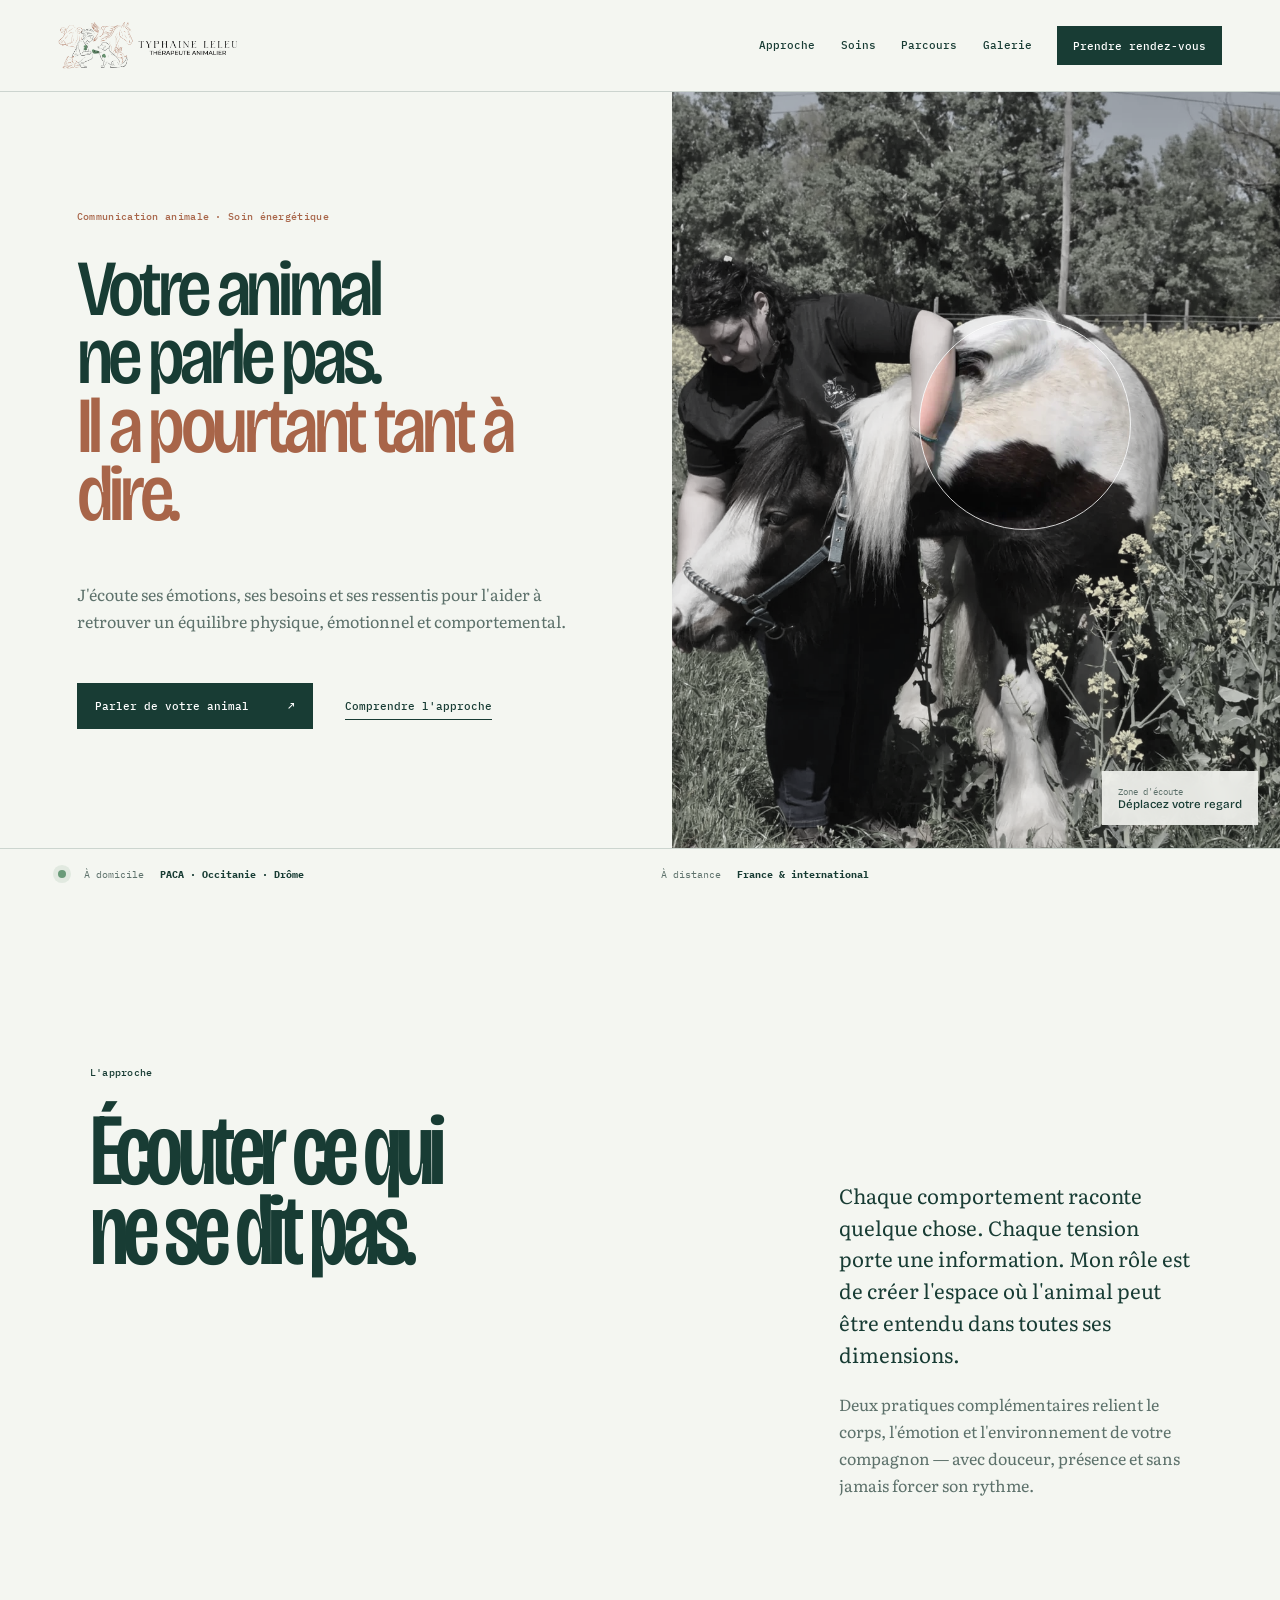
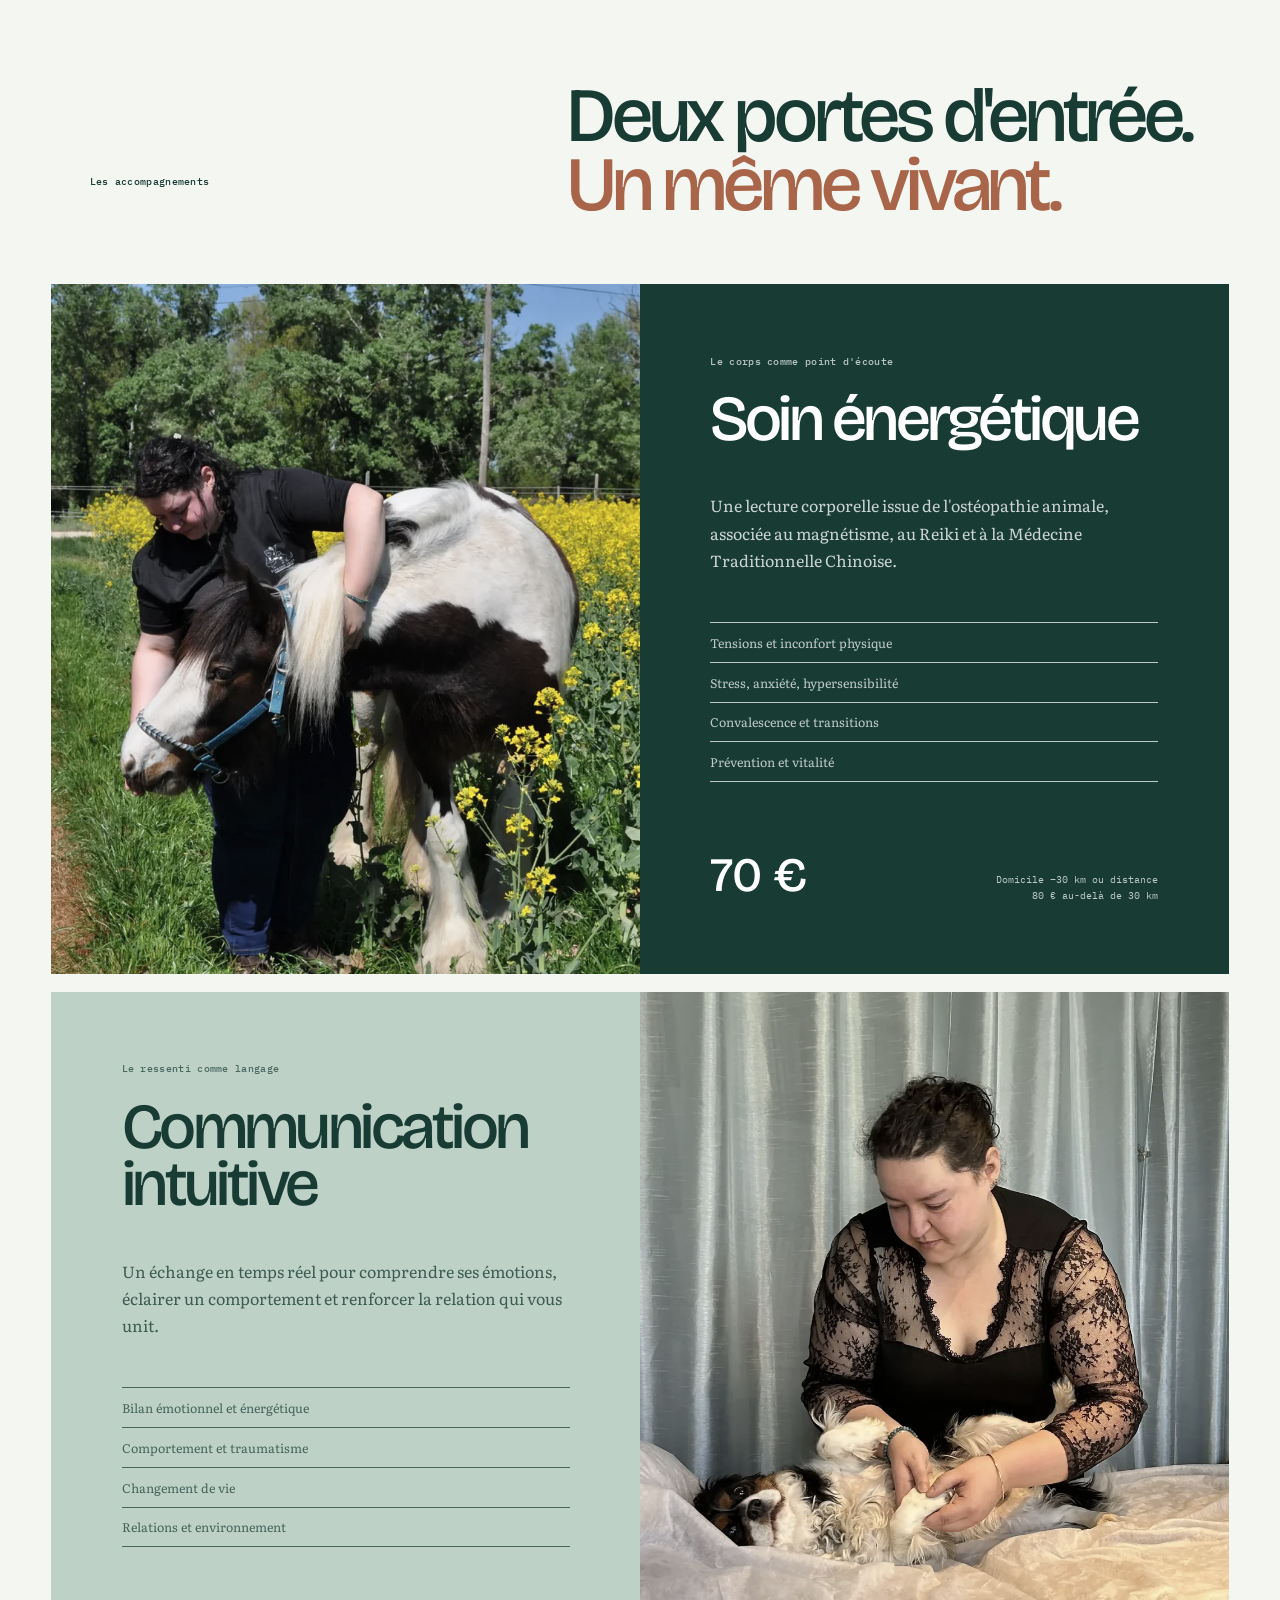
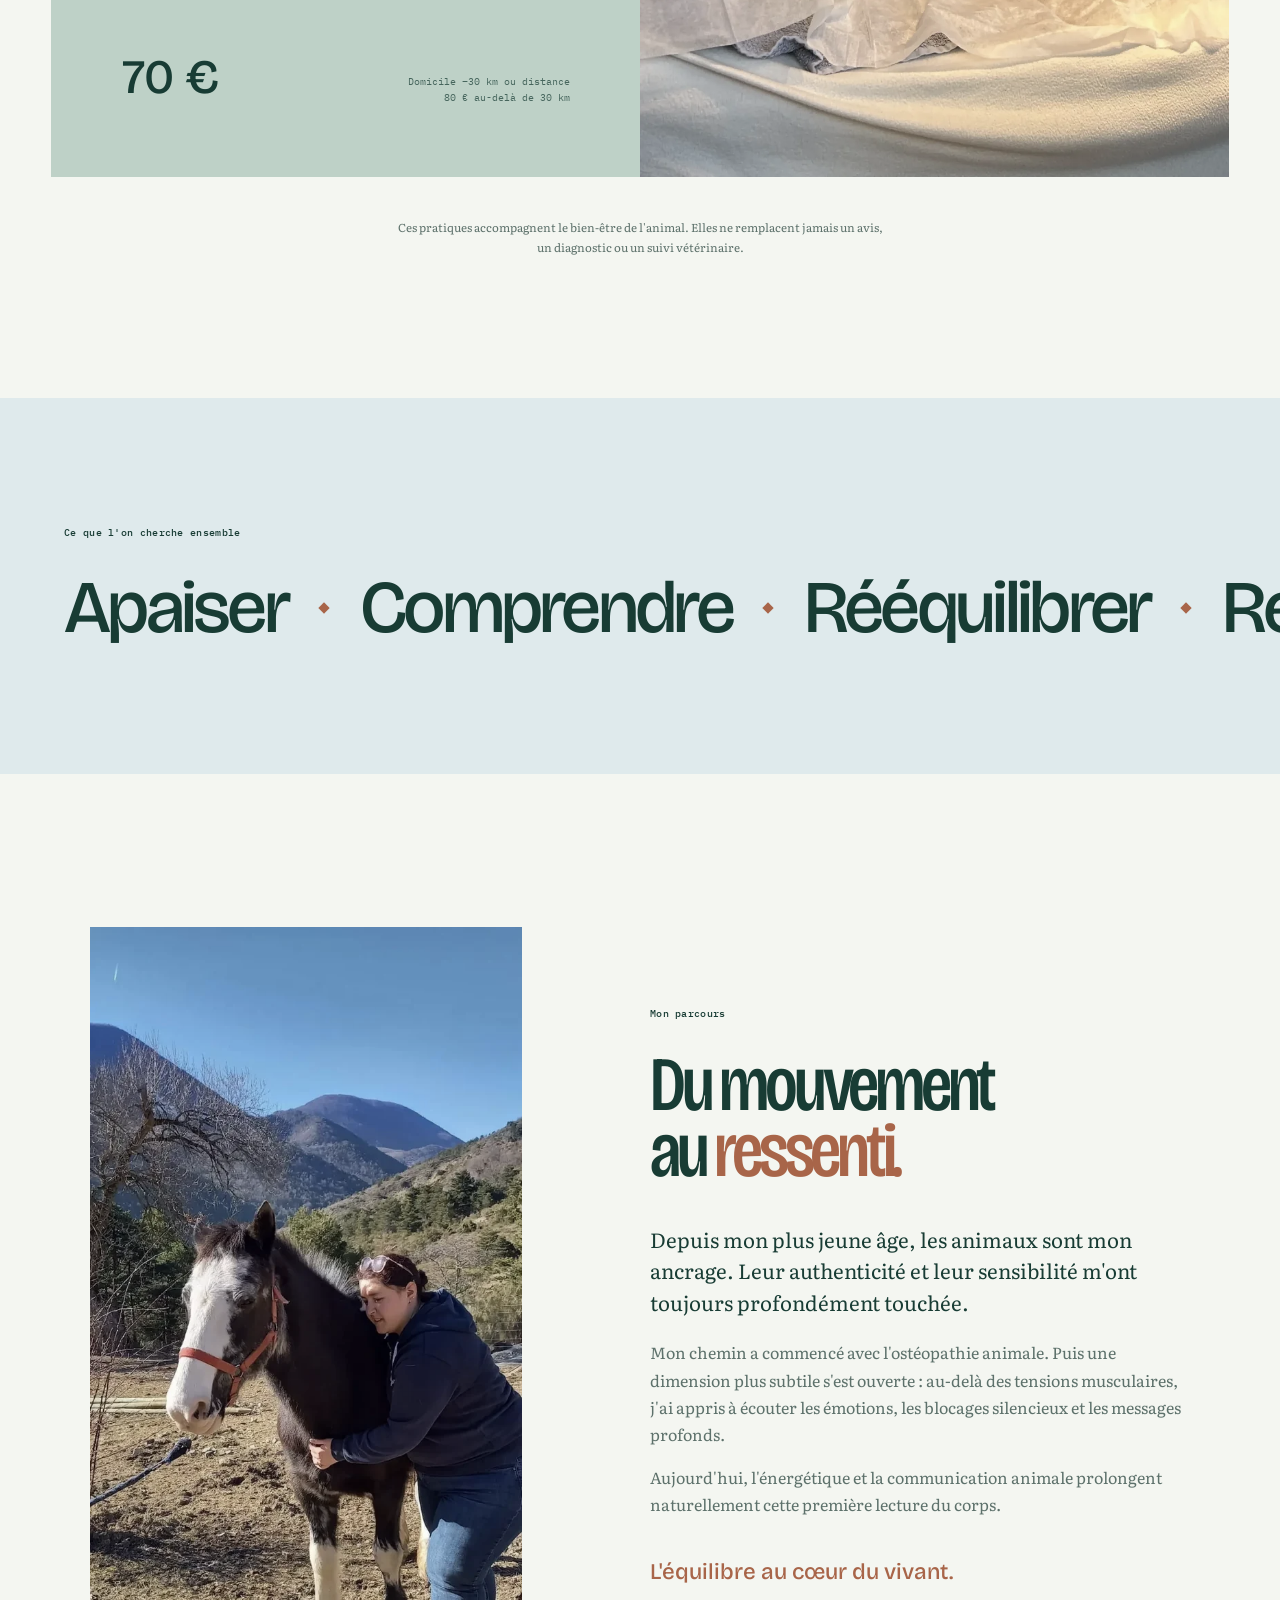
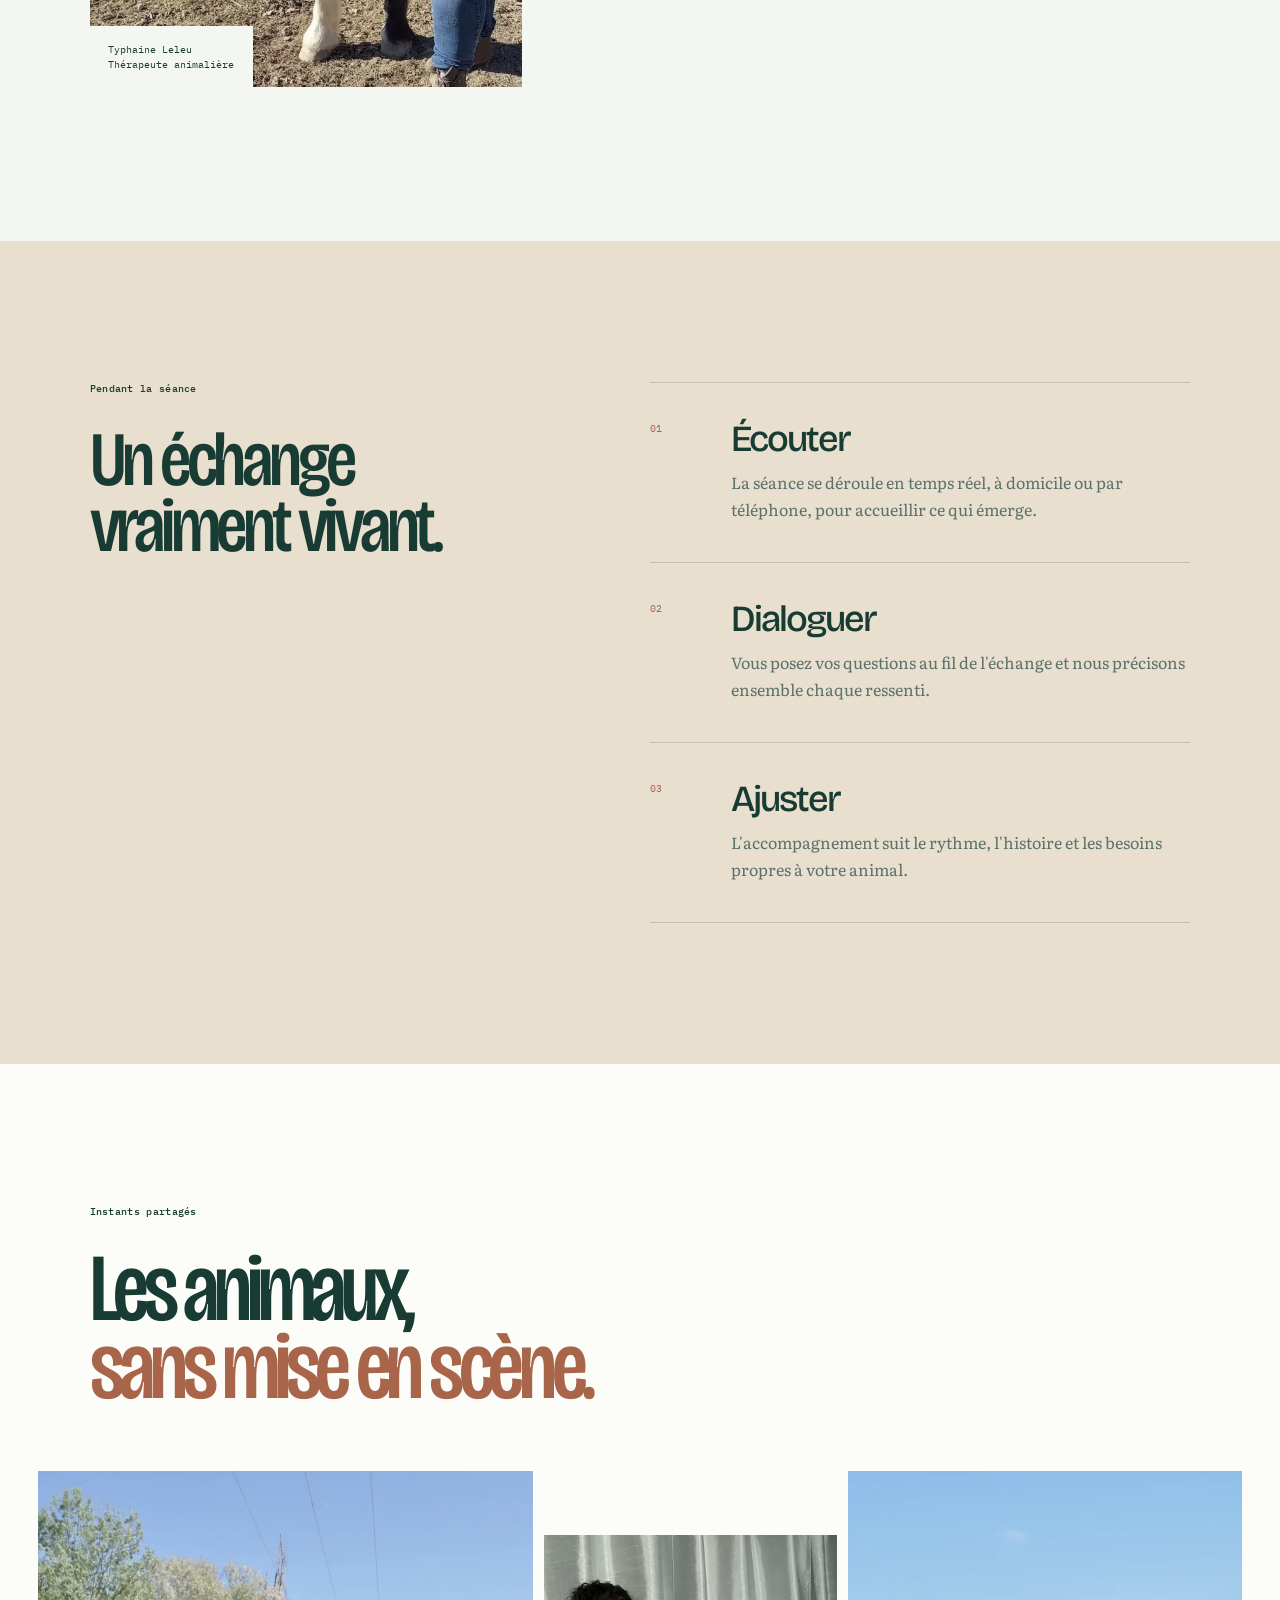
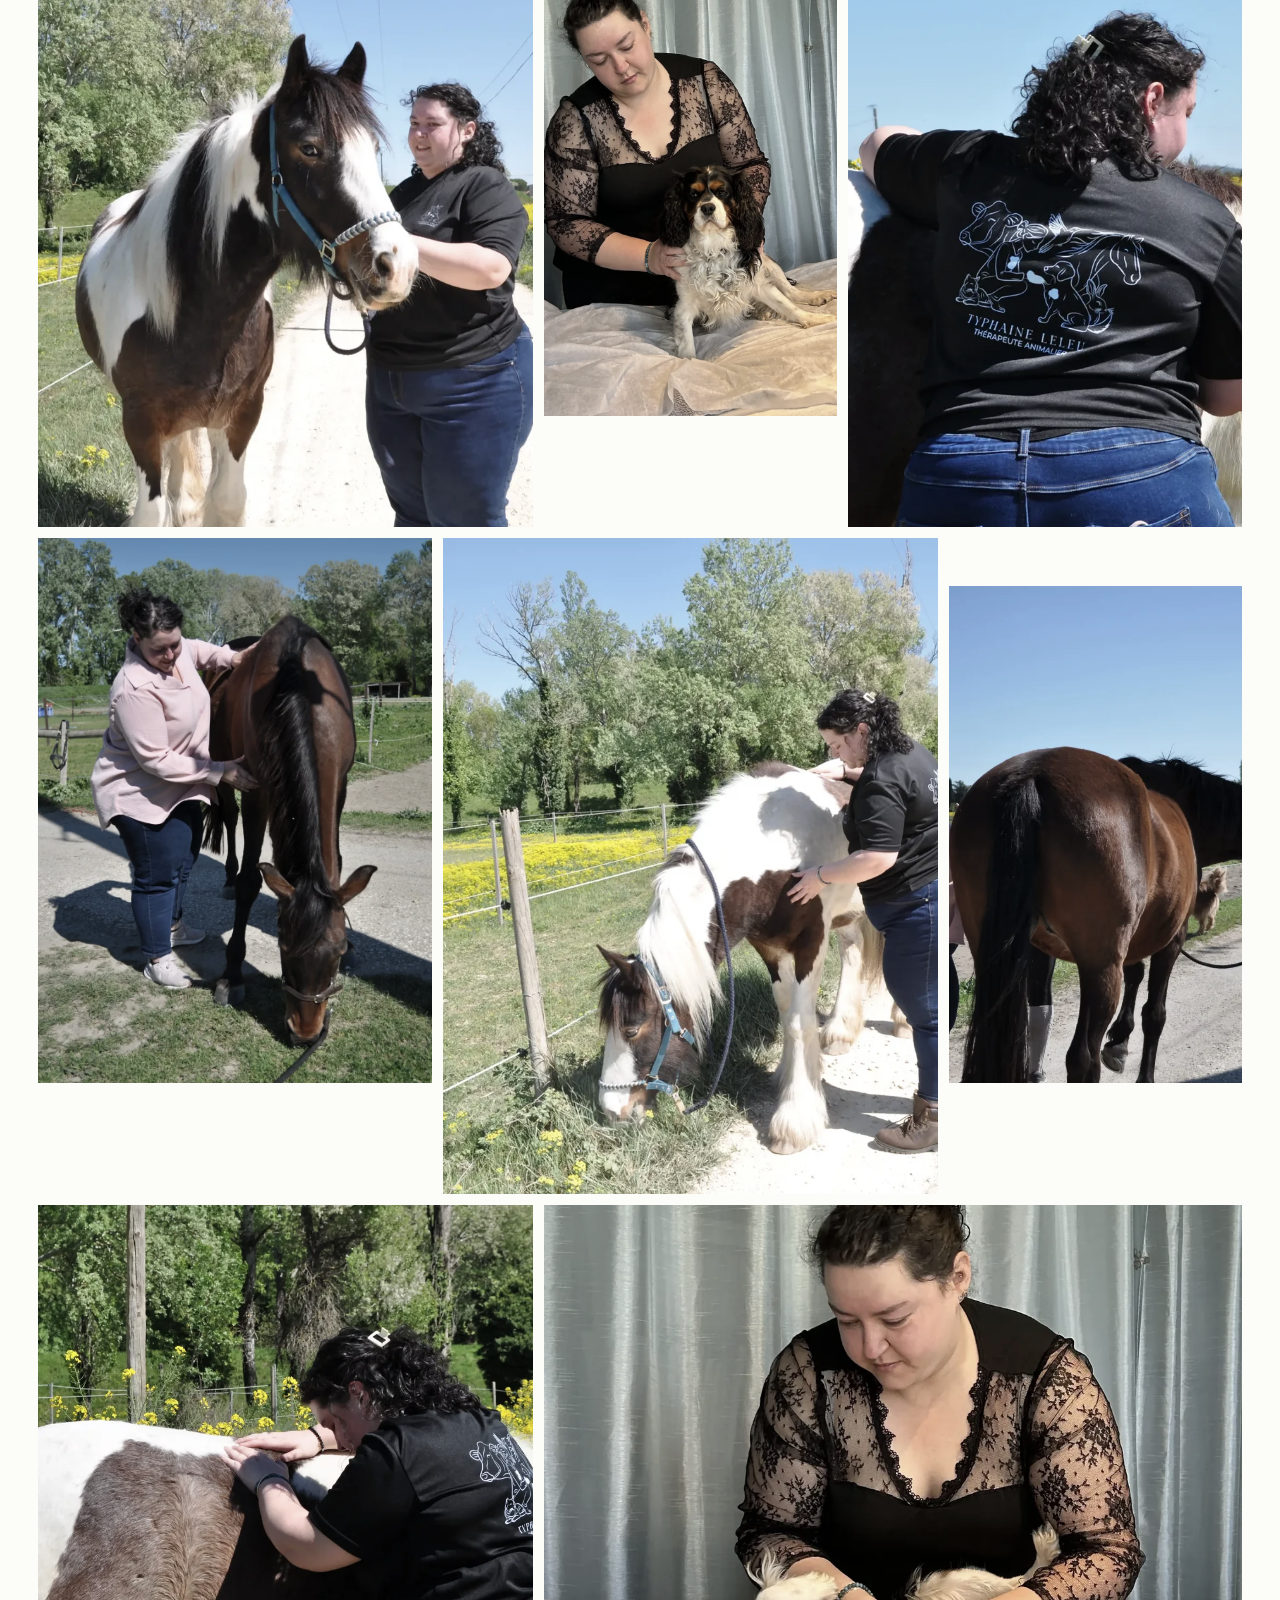
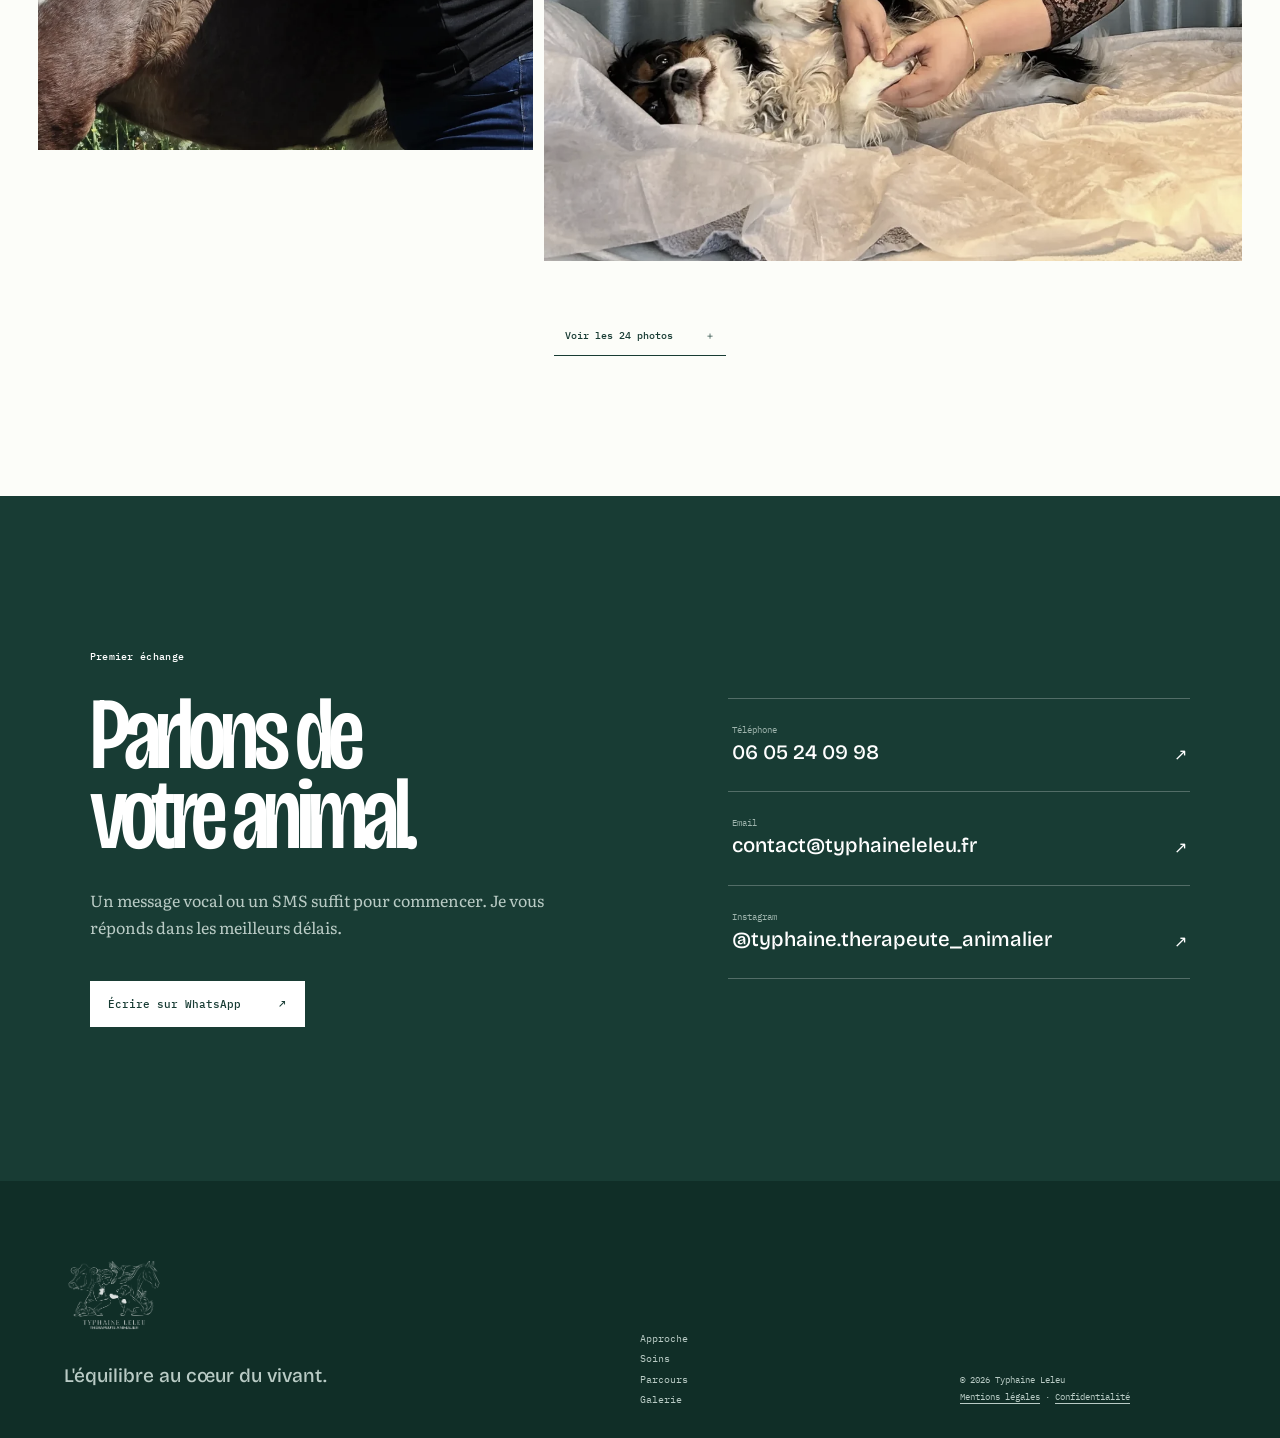
==== index.html @ 82db30fb "Create Open Design direction" ====
<!DOCTYPE html>
<html lang="fr">
<head>
  <meta charset="utf-8">
  <meta name="viewport" content="width=device-width, initial-scale=1">
  <meta name="description" content="Typhaine Leleu, thérapeute animalière à Avignon. Communication intuitive et soins énergétiques pour chiens, chats, chevaux et NAC.">
  <meta name="theme-color" content="#f4f6f1">
  <meta property="og:title" content="Typhaine Leleu — Thérapeute animalière">
  <meta property="og:description" content="Écouter, comprendre et rééquilibrer votre animal, à domicile ou à distance.">
  <meta property="og:image" content="assets/images/hero.webp">
  <title>Typhaine Leleu — Écouter le vivant</title>
  <link rel="icon" href="assets/images/brand-mark.png" type="image/png">
  <link rel="preconnect" href="https://fonts.googleapis.com">
  <link rel="preconnect" href="https://fonts.gstatic.com" crossorigin>
  <link href="https://fonts.googleapis.com/css2?family=Bricolage+Grotesque:opsz,wdth,wght@12..96,75..100,400..700&family=IBM+Plex+Mono:wght@400;500&family=Literata:opsz,wght@7..72,400;7..72,500&display=swap" rel="stylesheet">
  <link rel="stylesheet" href="style.css">
</head>
<body>
  <a class="skip-link" href="#main">Aller au contenu</a>
  <header class="site-header" id="top">
    <a class="brand" href="#top" aria-label="Accueil — Typhaine Leleu"><img src="assets/images/logo.png" alt="Typhaine Leleu — Thérapeute animalière"></a>
    <button class="menu-toggle" type="button" aria-expanded="false" aria-controls="main-nav" aria-label="Ouvrir le menu"><span></span><span></span></button>
    <nav id="main-nav" aria-label="Navigation principale">
      <a href="#approche">Approche</a><a href="#soins">Soins</a><a href="#parcours">Parcours</a><a href="#galerie">Galerie</a>
      <a class="nav-action" href="#contact">Prendre rendez-vous</a>
    </nav>
  </header>

  <main id="main">
    <section class="hero">
      <div class="hero-copy reveal">
        <p class="kicker">Communication animale · Soin énergétique</p>
        <h1>Votre animal ne parle pas.<br><em>Il a pourtant tant à dire.</em></h1>
        <p class="hero-intro">J'écoute ses émotions, ses besoins et ses ressentis pour l'aider à retrouver un équilibre physique, émotionnel et comportemental.</p>
        <div class="hero-actions"><a class="button" href="#contact">Parler de votre animal <span>↗</span></a><a class="quiet-link" href="#approche">Comprendre l'approche</a></div>
      </div>
      <figure class="hero-photo" id="hero-photo">
        <img class="hero-photo-base" src="assets/images/hero.webp" alt="Typhaine au contact d'un cheval">
        <img class="hero-photo-color" src="assets/images/hero.webp" alt="" aria-hidden="true">
        <figcaption><span>Zone d'écoute</span><b>Déplacez votre regard</b></figcaption>
      </figure>
      <div class="availability"><i></i><span>À domicile</span><strong>PACA · Occitanie · Drôme</strong><span>À distance</span><strong>France &amp; international</strong></div>
    </section>

    <section class="statement" id="approche">
      <p class="section-label">L'approche</p>
      <div class="statement-grid reveal">
        <h2>Écouter ce qui<br>ne se dit pas.</h2>
        <div><p class="large-copy">Chaque comportement raconte quelque chose. Chaque tension porte une information. Mon rôle est de créer l'espace où l'animal peut être entendu dans toutes ses dimensions.</p><p>Deux pratiques complémentaires relient le corps, l'émotion et l'environnement de votre compagnon — avec douceur, présence et sans jamais forcer son rythme.</p></div>
      </div>
    </section>

    <section class="care" id="soins">
      <header class="care-heading reveal"><p class="section-label">Les accompagnements</p><h2>Deux portes d'entrée.<br><em>Un même vivant.</em></h2></header>
      <article class="care-row care-row-dark reveal">
        <div class="care-image"><img src="assets/images/gallery-17.webp" alt="Soin énergétique avec un cheval" loading="lazy"></div>
        <div class="care-copy"><p class="care-type">Le corps comme point d'écoute</p><h3>Soin énergétique</h3><p>Une lecture corporelle issue de l'ostéopathie animale, associée au magnétisme, au Reiki et à la Médecine Traditionnelle Chinoise.</p><ul><li>Tensions et inconfort physique</li><li>Stress, anxiété, hypersensibilité</li><li>Convalescence et transitions</li><li>Prévention et vitalité</li></ul><div class="price"><strong>70 €</strong><span>Domicile –30 km ou distance<br>80 € au-delà de 30 km</span></div></div>
      </article>
      <article class="care-row care-row-light reveal">
        <div class="care-image"><img src="assets/images/gallery-08.webp" alt="Communication intuitive auprès d'un cheval" loading="lazy"></div>
        <div class="care-copy"><p class="care-type">Le ressenti comme langage</p><h3>Communication intuitive</h3><p>Un échange en temps réel pour comprendre ses émotions, éclairer un comportement et renforcer la relation qui vous unit.</p><ul><li>Bilan émotionnel et énergétique</li><li>Comportement et traumatisme</li><li>Changement de vie</li><li>Relations et environnement</li></ul><div class="price"><strong>70 €</strong><span>Domicile –30 km ou distance<br>80 € au-delà de 30 km</span></div></div>
      </article>
      <p class="medical-note">Ces pratiques accompagnent le bien-être de l'animal. Elles ne remplacent jamais un avis, un diagnostic ou un suivi vétérinaire.</p>
    </section>

    <section class="benefits">
      <p class="section-label">Ce que l'on cherche ensemble</p>
      <div class="benefit-list"><span>Apaiser</span><i></i><span>Comprendre</span><i></i><span>Rééquilibrer</span><i></i><span>Relier</span></div>
    </section>

    <section class="about" id="parcours">
      <div class="about-photo reveal"><img src="assets/images/portrait.webp" alt="Typhaine Leleu auprès d'un cheval" loading="lazy"><p>Typhaine Leleu<br>Thérapeute animalière</p></div>
      <div class="about-copy reveal"><p class="section-label">Mon parcours</p><h2>Du mouvement<br>au <em>ressenti.</em></h2><p class="large-copy">Depuis mon plus jeune âge, les animaux sont mon ancrage. Leur authenticité et leur sensibilité m'ont toujours profondément touchée.</p><p>Mon chemin a commencé avec l'ostéopathie animale. Puis une dimension plus subtile s'est ouverte : au-delà des tensions musculaires, j'ai appris à écouter les émotions, les blocages silencieux et les messages profonds.</p><p>Aujourd'hui, l'énergétique et la communication animale prolongent naturellement cette première lecture du corps.</p><p class="handwritten">L'équilibre au cœur du vivant.</p></div>
    </section>

    <section class="process">
      <header><p class="section-label">Pendant la séance</p><h2>Un échange<br>vraiment vivant.</h2></header>
      <ol><li><span>01</span><div><h3>Écouter</h3><p>La séance se déroule en temps réel, à domicile ou par téléphone, pour accueillir ce qui émerge.</p></div></li><li><span>02</span><div><h3>Dialoguer</h3><p>Vous posez vos questions au fil de l'échange et nous précisons ensemble chaque ressenti.</p></div></li><li><span>03</span><div><h3>Ajuster</h3><p>L'accompagnement suit le rythme, l'histoire et les besoins propres à votre animal.</p></div></li></ol>
    </section>

    <section class="gallery" id="galerie">
      <header class="gallery-heading reveal"><p class="section-label">Instants partagés</p><h2>Les animaux,<br><em>sans mise en scène.</em></h2></header>
      <section class="gallery-grid" id="gallery-grid" aria-label="Galerie photos"></section>
      <button class="gallery-more" id="gallery-more" type="button">Voir les 24 photos <span>＋</span></button>
    </section>

    <section class="contact" id="contact">
      <div class="contact-copy reveal"><p class="section-label">Premier échange</p><h2>Parlons de<br>votre animal.</h2><p>Un message vocal ou un SMS suffit pour commencer. Je vous réponds dans les meilleurs délais.</p><a class="button button-light" href="https://wa.me/33605240998" target="_blank" rel="noopener">Écrire sur WhatsApp <span>↗</span></a></div>
      <div class="contact-list reveal"><a href="tel:+33605240998"><span>Téléphone</span><strong>06&nbsp;05&nbsp;24&nbsp;09&nbsp;98</strong><b>↗</b></a><a href="mailto:contact@typhaineleleu.fr"><span>Email</span><strong>contact@typhaineleleu.fr</strong><b>↗</b></a><a href="https://www.instagram.com/typhaine.therapeute_animalier/" target="_blank" rel="noopener"><span>Instagram</span><strong>@typhaine.therapeute_animalier</strong><b>↗</b></a></div>
    </section>
  </main>

  <footer><div><img src="assets/images/brand-mark.png" alt=""><p>L'équilibre au cœur du vivant.</p></div><nav aria-label="Navigation secondaire"><a href="#approche">Approche</a><a href="#soins">Soins</a><a href="#parcours">Parcours</a><a href="#galerie">Galerie</a></nav><p class="legal">© 2026 Typhaine Leleu<br><a href="https://typhaineleleu.fr/mentions-legales/">Mentions légales</a> · <a href="https://typhaineleleu.fr/politique-de-confidentialite/">Confidentialité</a></p></footer>

  <dialog class="lightbox" id="lightbox"><button type="button" aria-label="Fermer">×</button><img src="assets/images/gallery-01.webp" alt="Photo agrandie"><p></p></dialog>
  <script src="script.js"></script>
</body>
</html>
---- style.css ----
:root{--paper:#f4f6f1;--ink:#183c34;--muted:#5d716b;--eucalyptus:#bed1c7;--sky:#dfeaec;--terracotta:#a86549;--sand:#e8dfcf;--white:#fcfdf9;--line:rgba(24,60,52,.18);--display:'Bricolage Grotesque',sans-serif;--body:'Literata',serif;--mono:'IBM Plex Mono',monospace;--ease:cubic-bezier(.2,.75,.25,1)}
*{box-sizing:border-box}html{scroll-behavior:smooth;scroll-padding-top:90px}body{margin:0;background:var(--paper);color:var(--ink);font-family:var(--body);line-height:1.7;overflow-x:hidden}body.menu-open{overflow:hidden}::selection{background:var(--eucalyptus);color:var(--ink)}a{color:inherit;text-decoration:none}img{display:block;max-width:100%}button{font:inherit}:focus-visible{outline:2px solid var(--terracotta);outline-offset:5px}.skip-link{position:fixed;top:-5rem;left:1rem;background:#fff;padding:.8rem 1rem;z-index:100}.skip-link:focus{top:1rem}
.site-header{height:92px;display:flex;align-items:center;justify-content:space-between;padding:0 clamp(1.2rem,4.5vw,5rem);border-bottom:1px solid var(--line);background:rgba(244,246,241,.92);position:relative;z-index:30}.site-header.scrolled{position:fixed;left:0;top:0;width:100%;height:70px;backdrop-filter:blur(18px);box-shadow:0 10px 35px rgba(24,60,52,.06)}.brand img{width:180px}.site-header nav{display:flex;align-items:center;gap:clamp(1rem,2vw,2.3rem);font:500 .7rem var(--mono)}.site-header nav a:not(.nav-action){border-bottom:1px solid transparent;transition:.25s}.site-header nav a:hover,.site-header nav a.active{border-color:currentColor}.nav-action{background:var(--ink);color:#fff;padding:.78rem 1rem;transition:.25s}.nav-action:hover{background:var(--terracotta)}.menu-toggle{display:none;border:0;background:none;color:inherit}
.hero{min-height:calc(100svh - 92px);display:grid;grid-template-columns:minmax(0,1.05fr) minmax(420px,.95fr);grid-template-rows:1fr auto;position:relative}.hero-copy{display:flex;flex-direction:column;justify-content:center;padding:clamp(4rem,8vw,9rem) clamp(1.2rem,6vw,7rem);padding-right:clamp(2rem,5vw,6rem)}.kicker,.section-label,.care-type{font:500 .63rem var(--mono);letter-spacing:.03em;margin:0 0 2rem}.kicker{color:var(--terracotta)}.hero h1,.statement h2,.care h2,.care h3,.about h2,.process h2,.process h3,.gallery h2,.contact h2{font-family:var(--display);font-weight:500;letter-spacing:-.055em;text-wrap:balance}.hero h1{font-size:clamp(3.7rem,6.2vw,7.6rem);line-height:.86;margin:0 0 2.3rem;font-variation-settings:'wdth' 86}.hero h1 em{font-style:normal;color:var(--terracotta)}.hero-intro{font-size:clamp(1rem,1.2vw,1.15rem);max-width:58ch;color:var(--muted)}.hero-actions{display:flex;align-items:center;gap:2rem;margin-top:2rem}.button{display:inline-flex;align-items:center;justify-content:space-between;gap:2.4rem;background:var(--ink);color:#fff;padding:1rem 1.15rem;font:500 .7rem var(--mono);transition:transform .25s,background .25s}.button:hover{background:var(--terracotta);transform:translateY(-2px)}.button:active{transform:translateY(0) scale(.98)}.quiet-link{font:500 .7rem var(--mono);border-bottom:1px solid currentColor;padding:.4rem 0}.hero-photo{margin:0;position:relative;overflow:hidden;min-height:650px;--x:58%;--y:44%}.hero-photo img{position:absolute;inset:0;width:100%;height:100%;object-fit:cover;object-position:62% center}.hero-photo-base{filter:grayscale(.7) saturate(.45) contrast(.95)}.hero-photo-color{clip-path:circle(105px at var(--x) var(--y));filter:saturate(.92);transition:clip-path .18s ease-out}.hero-photo:after{content:'';position:absolute;left:var(--x);top:var(--y);width:210px;height:210px;border:1px solid rgba(255,255,255,.8);border-radius:50%;transform:translate(-50%,-50%);pointer-events:none;transition:left .18s ease-out,top .18s ease-out}.hero-photo figcaption{position:absolute;z-index:2;right:1.4rem;bottom:1.4rem;background:rgba(244,246,241,.9);padding:.9rem 1rem;backdrop-filter:blur(10px)}.hero-photo figcaption span,.hero-photo figcaption b{display:block}.hero-photo figcaption span{font:400 .55rem var(--mono);color:var(--muted)}.hero-photo figcaption b{font:500 .72rem var(--display)}.availability{grid-column:1/-1;border-top:1px solid var(--line);display:grid;grid-template-columns:10px auto 1fr auto 1fr;align-items:center;gap:1rem;padding:1.2rem clamp(1.2rem,4.5vw,5rem);font:400 .6rem var(--mono)}.availability i{width:8px;height:8px;border-radius:50%;background:#6a9b79;box-shadow:0 0 0 5px rgba(106,155,121,.14)}.availability span{color:var(--muted)}
.statement{max-width:1500px;margin:auto;padding:clamp(7rem,13vw,14rem) clamp(1.2rem,7vw,8rem)}.statement-grid{display:grid;grid-template-columns:1.15fr .65fr;gap:10vw;align-items:start}.statement h2{font-size:clamp(4rem,8vw,9rem);line-height:.78;margin:0;font-variation-settings:'wdth' 78}.statement-grid>div{padding-top:3rem}.large-copy{font-size:clamp(1.2rem,1.6vw,1.55rem);line-height:1.55;color:var(--ink)}.statement-grid>div p:not(.large-copy){color:var(--muted)}
.care{padding:0 clamp(1rem,4vw,4rem) clamp(7rem,11vw,12rem);max-width:1600px;margin:auto}.care-heading{display:flex;align-items:end;justify-content:space-between;padding:0 clamp(.2rem,3vw,3rem) 4rem}.care h2{font-size:clamp(3.5rem,6vw,7rem);line-height:.9;margin:0}.care h2 em,.about h2 em,.gallery h2 em{font-style:normal;color:var(--terracotta)}.care-row{display:grid;grid-template-columns:1fr 1fr;min-height:690px;margin-bottom:1.1rem}.care-row-light .care-image{order:2}.care-row-dark{background:var(--ink);color:white}.care-row-light{background:var(--eucalyptus)}.care-image{min-height:500px;overflow:hidden}.care-image img{width:100%;height:100%;object-fit:cover;filter:saturate(.75);transition:transform .8s var(--ease)}.care-row:hover .care-image img{transform:scale(1.025)}.care-copy{padding:clamp(2.5rem,5.5vw,6rem);display:flex;flex-direction:column}.care-type{margin-bottom:1.4rem;opacity:.7}.care h3{font-size:clamp(3rem,5vw,5.6rem);line-height:.9;margin:0 0 1.8rem}.care-copy>p:not(.care-type){max-width:55ch;opacity:.78}.care ul{list-style:none;padding:0;margin:2rem 0}.care li{padding:.55rem 0;border-top:1px solid currentColor;font-size:.78rem;opacity:.72}.care li:last-child{border-bottom:1px solid currentColor}.price{margin-top:auto;display:flex;align-items:end;justify-content:space-between}.price strong{font:500 3rem var(--display)}.price span{text-align:right;font:400 .63rem/1.6 var(--mono);opacity:.72}.medical-note{text-align:center;max-width:70ch;margin:2.6rem auto 0;color:var(--muted);font-size:.72rem}
.benefits{padding:clamp(6rem,10vw,10rem) clamp(1.2rem,5vw,5rem);background:var(--sky);overflow:hidden}.benefit-list{display:flex;align-items:center;justify-content:space-between;gap:2rem;white-space:nowrap}.benefit-list span{font:500 clamp(2.5rem,5.8vw,7rem)/1 var(--display);letter-spacing:-.05em}.benefit-list i{width:8px;height:8px;flex:0 0 auto;background:var(--terracotta);transform:rotate(45deg)}
.about{max-width:1450px;margin:auto;padding:clamp(7rem,12vw,13rem) clamp(1.2rem,7vw,8rem);display:grid;grid-template-columns:.8fr 1fr;gap:10vw;align-items:center}.about-photo{position:relative}.about-photo img{width:100%;height:min(760px,72vw);object-fit:cover;object-position:center 15%;filter:saturate(.72)}.about-photo p{position:absolute;left:-1px;bottom:-1px;background:var(--paper);margin:0;padding:1rem 1.2rem;font:400 .6rem/1.6 var(--mono)}.about h2{font-size:clamp(3.7rem,6vw,7rem);line-height:.86;margin:0 0 2.5rem;font-variation-settings:'wdth' 82}.about-copy>p:not(.section-label):not(.large-copy):not(.handwritten){color:var(--muted);max-width:60ch}.handwritten{font:500 1.4rem var(--display);color:var(--terracotta);margin-top:2.5rem}
.process{background:var(--sand);display:grid;grid-template-columns:.8fr 1fr;gap:10vw;padding:clamp(7rem,11vw,12rem) max(clamp(1.2rem,7vw,8rem),calc((100vw - 1600px)/2 + 8rem))}.process header{align-self:start;position:sticky;top:7rem}.process h2{font-size:clamp(3.7rem,6vw,7rem);line-height:.86;margin:0;font-variation-settings:'wdth' 82}.process ol{list-style:none;padding:0;margin:0}.process li{display:grid;grid-template-columns:65px 1fr;gap:1rem;border-top:1px solid var(--line);padding:2.4rem 0}.process li:last-child{border-bottom:1px solid var(--line)}.process li>span{font:400 .65rem var(--mono);color:var(--terracotta)}.process h3{font-size:2.3rem;line-height:1;margin:0 0 .7rem}.process li p{margin:0;color:var(--muted);max-width:52ch}
.gallery{padding:clamp(7rem,11vw,12rem) clamp(1rem,3vw,3rem);background:var(--white)}.gallery-heading{max-width:1450px;margin:0 auto 4rem;padding:0 clamp(.2rem,4vw,5rem)}.gallery h2{font-size:clamp(4rem,7.5vw,8.5rem);line-height:.82;margin:0;font-variation-settings:'wdth' 80}.gallery-grid{max-width:1500px;margin:auto;display:grid;grid-template-columns:repeat(12,1fr);grid-auto-rows:100px;gap:.7rem}.gallery-item{position:relative;overflow:hidden;border:0;padding:0;background:var(--eucalyptus);cursor:zoom-in;grid-column:span 3;grid-row:span 4}.gallery-item:nth-child(1){grid-column:span 5;grid-row:span 6}.gallery-item:nth-child(2){grid-column:span 3;grid-row:span 5;margin-top:4rem}.gallery-item:nth-child(3){grid-column:span 4;grid-row:span 6}.gallery-item:nth-child(4){grid-column:span 4;grid-row:span 5}.gallery-item:nth-child(5){grid-column:span 5;grid-row:span 6}.gallery-item:nth-child(6){grid-column:span 3;grid-row:span 5;margin-top:3rem}.gallery-item:nth-child(7){grid-column:span 5;grid-row:span 5}.gallery-item:nth-child(8){grid-column:span 7;grid-row:span 6}.gallery-item:nth-child(n+9){display:none}.gallery-grid.expanded .gallery-item{display:block}.gallery-grid.expanded .gallery-item:nth-child(n+9){grid-column:span 4;grid-row:span 5}.gallery-item img{width:100%;height:100%;object-fit:cover;filter:saturate(.7);transition:.65s var(--ease)}.gallery-item:hover img{transform:scale(1.035);filter:saturate(1)}.gallery-more{display:flex;gap:2rem;margin:3.5rem auto 0;padding:.7rem;border:0;border-bottom:1px solid var(--ink);background:none;color:var(--ink);font:500 .65rem var(--mono);cursor:pointer}
.contact{background:var(--ink);color:#fff;display:grid;grid-template-columns:1.05fr .95fr;gap:10vw;padding:clamp(7rem,12vw,13rem) max(clamp(1.2rem,7vw,8rem),calc((100vw - 1600px)/2 + 8rem))}.contact h2{font-size:clamp(4.3rem,8vw,9rem);line-height:.78;margin:0 0 2rem;font-variation-settings:'wdth' 78}.contact-copy>p:not(.section-label){color:#b9cbc5;max-width:52ch}.button-light{background:#fff;color:var(--ink);margin-top:1.5rem}.contact-list{border-top:1px solid rgba(255,255,255,.25);align-self:center}.contact-list a{display:grid;grid-template-columns:1fr auto;gap:.25rem;padding:1.5rem .2rem;border-bottom:1px solid rgba(255,255,255,.25)}.contact-list span{grid-column:1/-1;font:400 .58rem var(--mono);color:#9eb4ad}.contact-list strong{font:500 clamp(1rem,1.6vw,1.4rem) var(--display);overflow-wrap:anywhere}.contact-list b{font-weight:400;transition:.25s}.contact-list a:hover b{transform:translate(3px,-3px)}
footer{background:#102e27;color:#b9cbc5;padding:4rem max(clamp(1.2rem,5vw,5rem),calc((100vw - 1600px)/2 + 5rem)) 2rem;display:grid;grid-template-columns:2fr 1fr 1fr;gap:4rem;align-items:end}footer img{width:100px;filter:brightness(0) invert(1);opacity:.85}footer>div p{font:500 1.2rem var(--display)}footer nav{display:flex;flex-direction:column;gap:.4rem;font:400 .65rem var(--mono)}footer nav a:hover{color:#fff}.legal{font:400 .58rem/1.9 var(--mono);margin:0}.legal a{text-decoration:underline;text-underline-offset:3px}
.lightbox{background:transparent;border:0;padding:0;max-width:92vw;max-height:92vh}.lightbox::backdrop{background:rgba(8,28,23,.94);backdrop-filter:blur(10px)}.lightbox img{max-width:90vw;max-height:85vh}.lightbox button{position:fixed;right:2rem;top:1.5rem;border:0;background:none;color:#fff;font-size:2.5rem;cursor:pointer}.lightbox p{color:#fff;text-align:center;font:400 .6rem var(--mono)}.reveal{opacity:0;transform:translateY(24px);transition:opacity .8s var(--ease),transform .8s var(--ease)}.reveal.visible{opacity:1;transform:none}
@media(max-width:950px){.site-header{height:78px}.brand img{width:155px}.menu-toggle{display:block;width:42px;height:42px}.menu-toggle span{display:block;width:24px;height:1px;background:currentColor;margin:7px auto}.site-header nav{display:none;position:fixed;inset:0;background:var(--paper);flex-direction:column;justify-content:center;font:500 1.8rem var(--display)}.site-header nav.open{display:flex}.hero{grid-template-columns:1fr;grid-template-rows:auto 620px auto}.hero-copy{padding-top:7rem;padding-bottom:6rem}.hero-photo{min-height:620px}.availability{grid-template-columns:10px auto 1fr}.availability span:nth-of-type(2),.availability strong:nth-of-type(2){display:none}.statement-grid,.about,.process,.contact{grid-template-columns:1fr}.statement-grid>div{padding-top:0}.care-row{grid-template-columns:1fr}.care-row-light .care-image{order:0}.care-image{min-height:540px}.process header{position:static}.benefit-list{overflow:hidden;justify-content:flex-start}.about-photo img{height:700px}.gallery-grid{grid-template-columns:repeat(2,1fr);grid-auto-rows:300px}.gallery-item,.gallery-item:nth-child(n){grid-column:span 1!important;grid-row:span 1!important;margin-top:0!important}footer{grid-template-columns:1fr 1fr}footer>div{grid-column:1/-1}}
@media(max-width:560px){.hero{grid-template-rows:auto 470px auto}.hero-copy{padding:5.5rem 1.2rem 4rem}.hero h1{font-size:3.8rem}.hero-actions{align-items:flex-start;flex-direction:column}.hero-photo{min-height:470px}.hero-photo-color{clip-path:circle(85px at var(--x) var(--y))}.hero-photo:after{width:170px;height:170px}.hero-photo figcaption{display:none}.availability{font-size:.52rem}.statement,.about{padding-left:1.2rem;padding-right:1.2rem}.statement h2,.care h2,.about h2,.process h2,.gallery h2,.contact h2{font-size:3.6rem}.care-heading{display:block}.care-row{min-height:0}.care-image{min-height:390px}.care-copy{padding:2.5rem 1.3rem;min-height:570px}.care h3{font-size:3.5rem}.benefit-list span{font-size:2.7rem}.about-photo img{height:540px}.process,.contact{padding-left:1.2rem;padding-right:1.2rem}.gallery-grid{grid-template-columns:1fr;grid-auto-rows:410px}.gallery-grid.expanded .gallery-item:nth-child(n){grid-column:span 1!important}.contact-list strong{font-size:1rem}footer{grid-template-columns:1fr;padding-left:1.2rem;padding-right:1.2rem}footer>div{grid-column:auto}}
@media(prefers-reduced-motion:reduce){*{scroll-behavior:auto!important}.reveal{opacity:1;transform:none;transition:none}.hero-photo-color,.hero-photo:after,.care-image img,.gallery-item img{transition:none}}
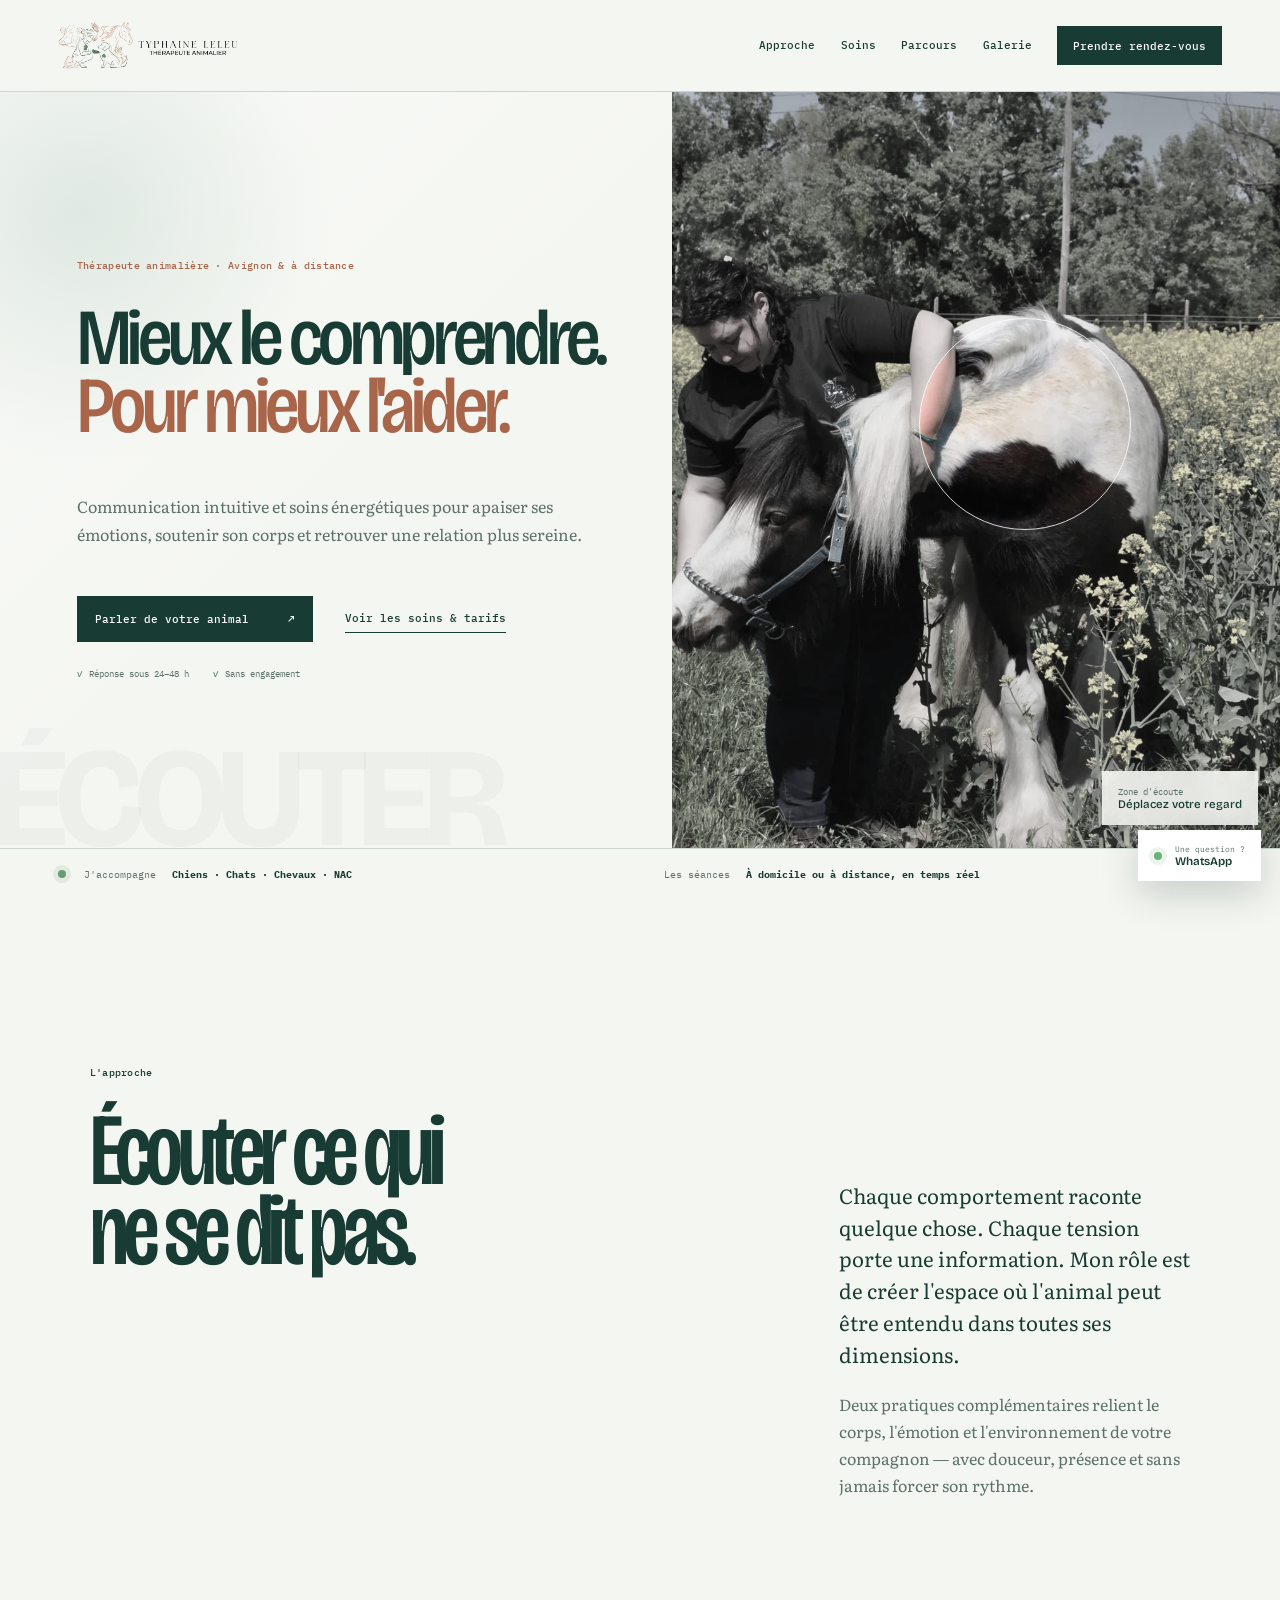
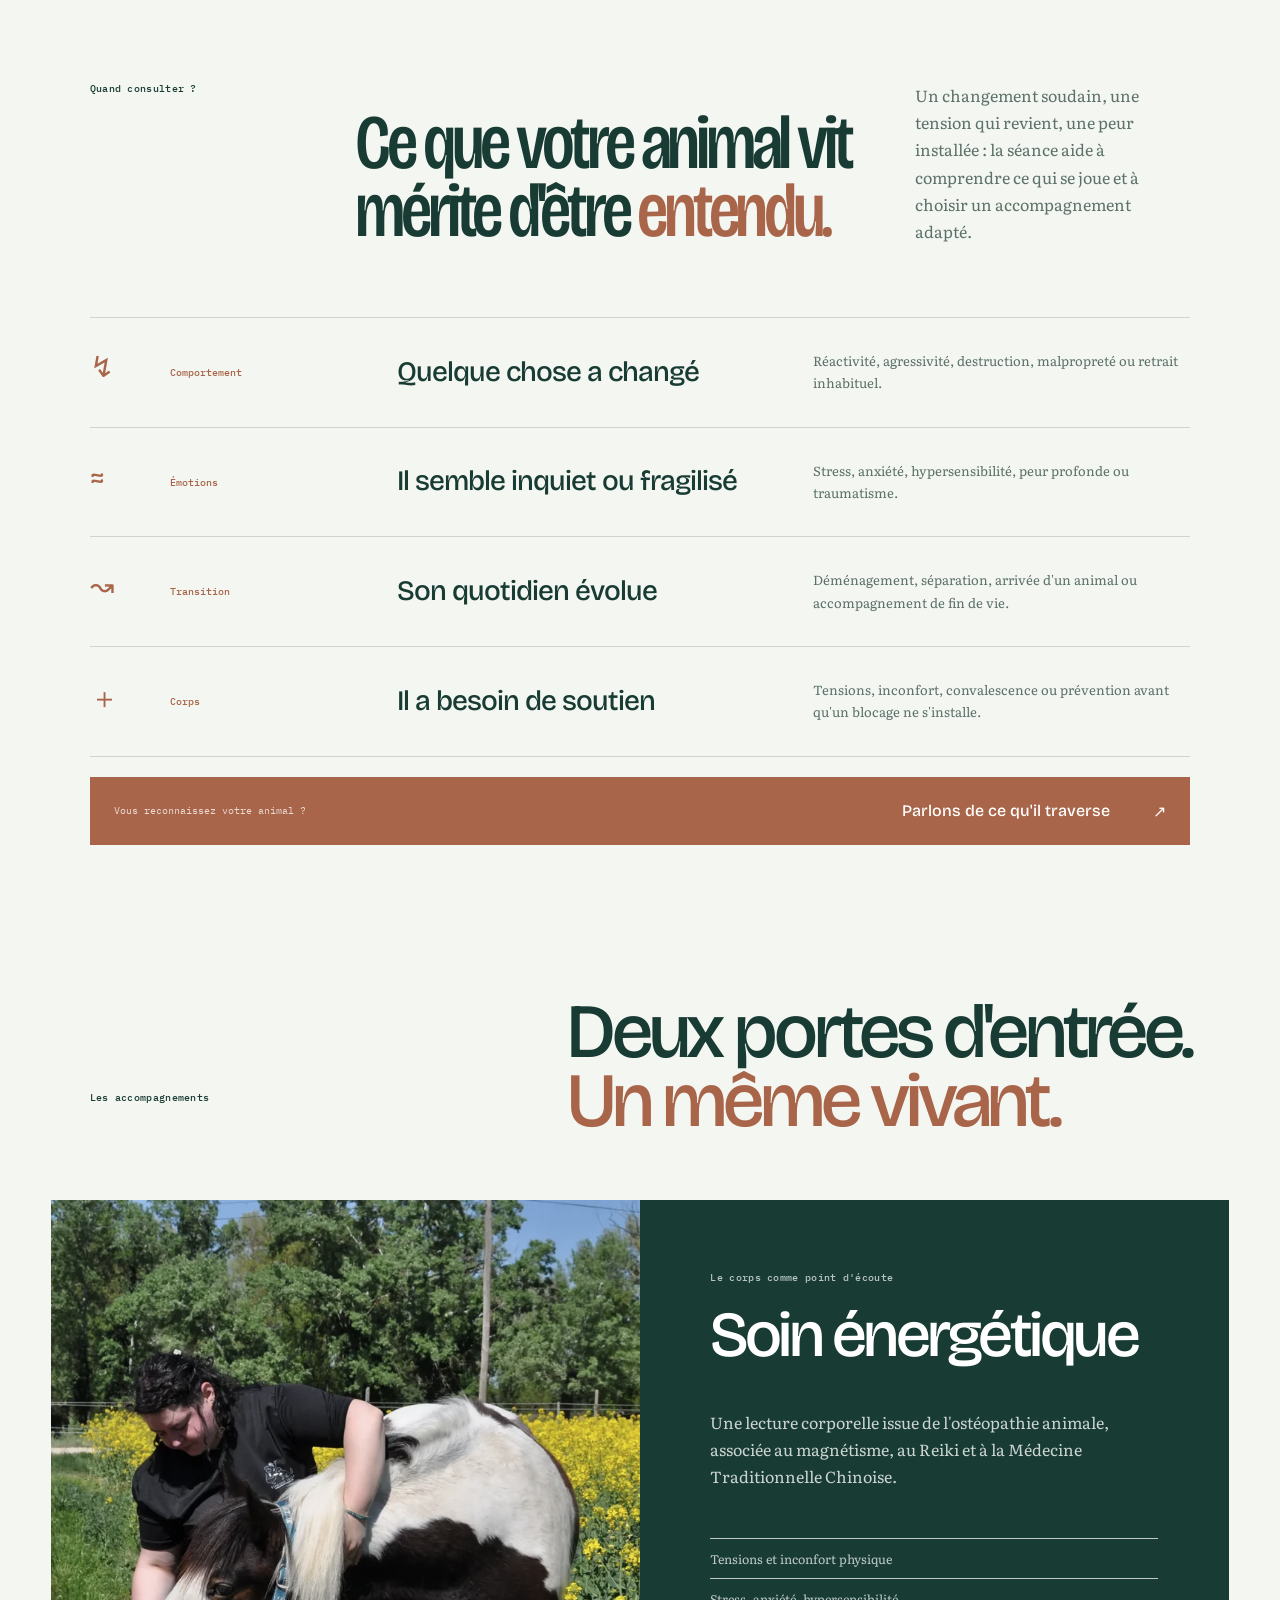
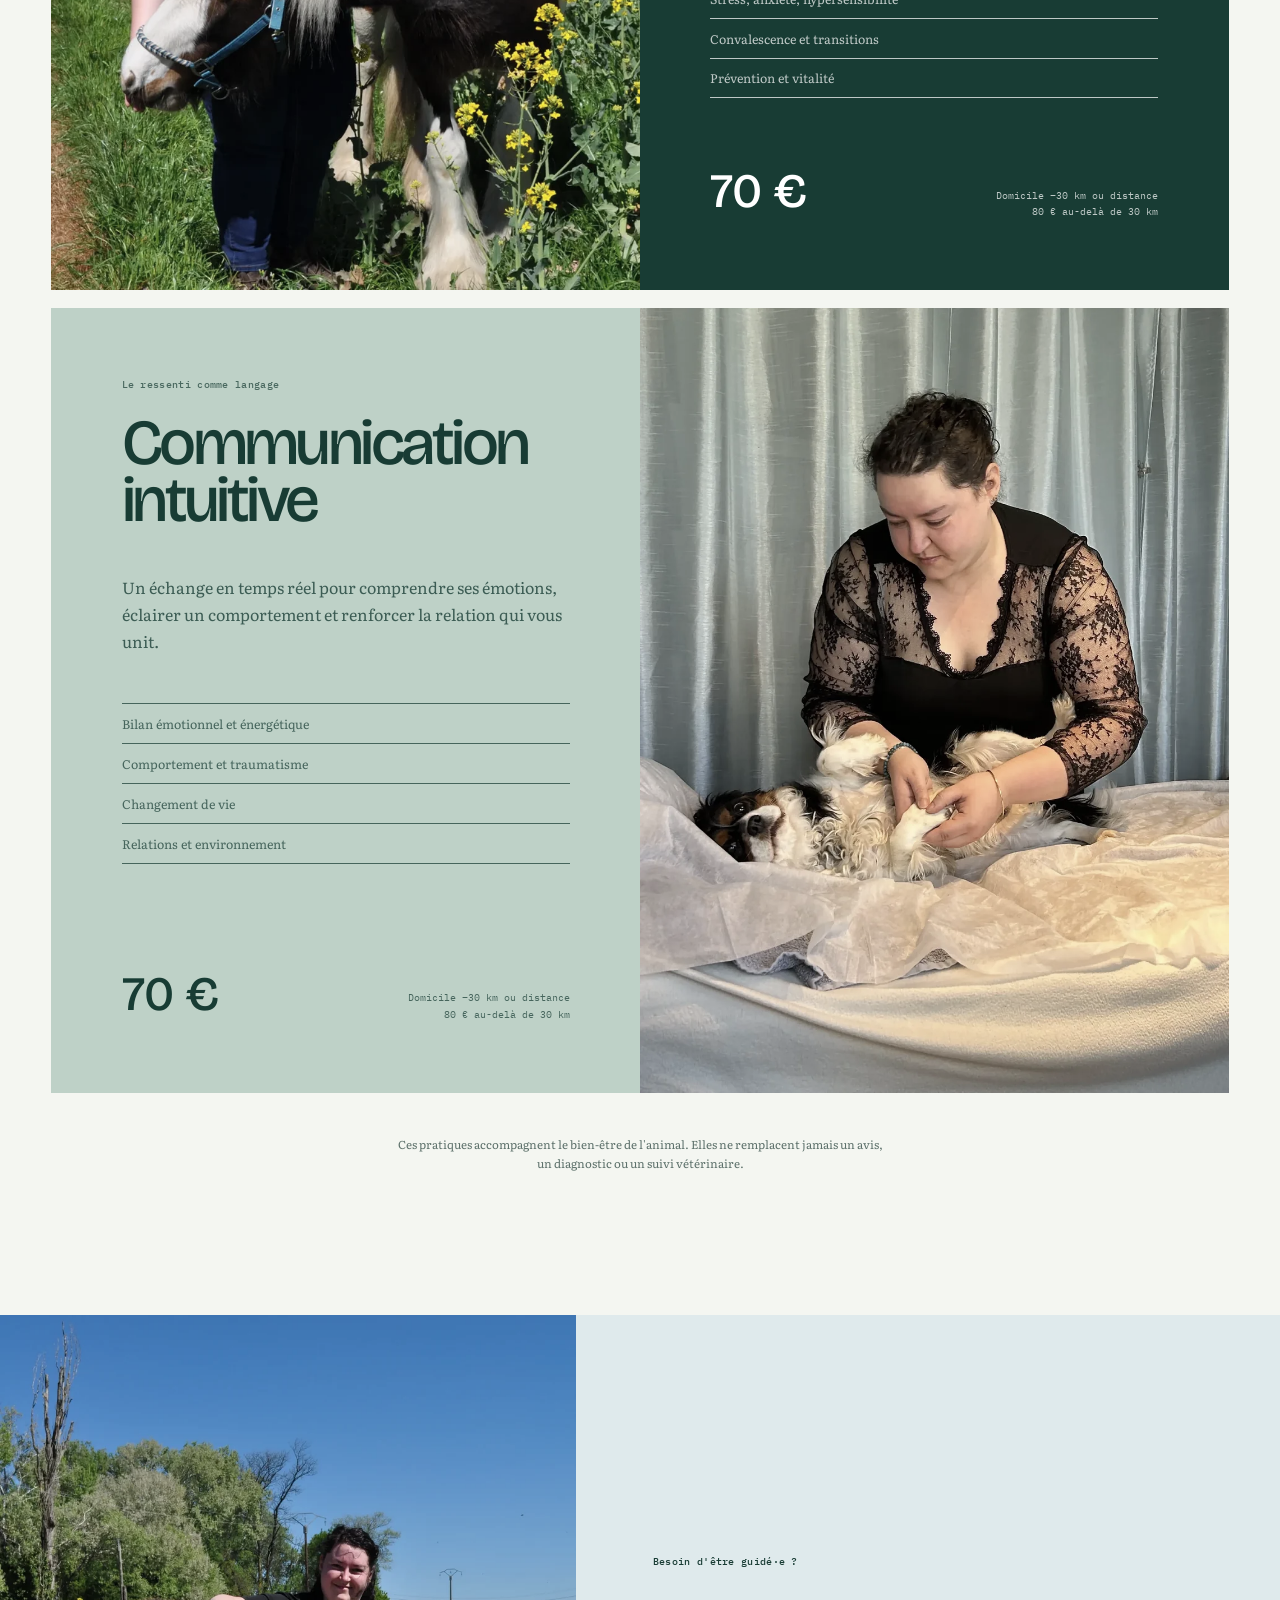
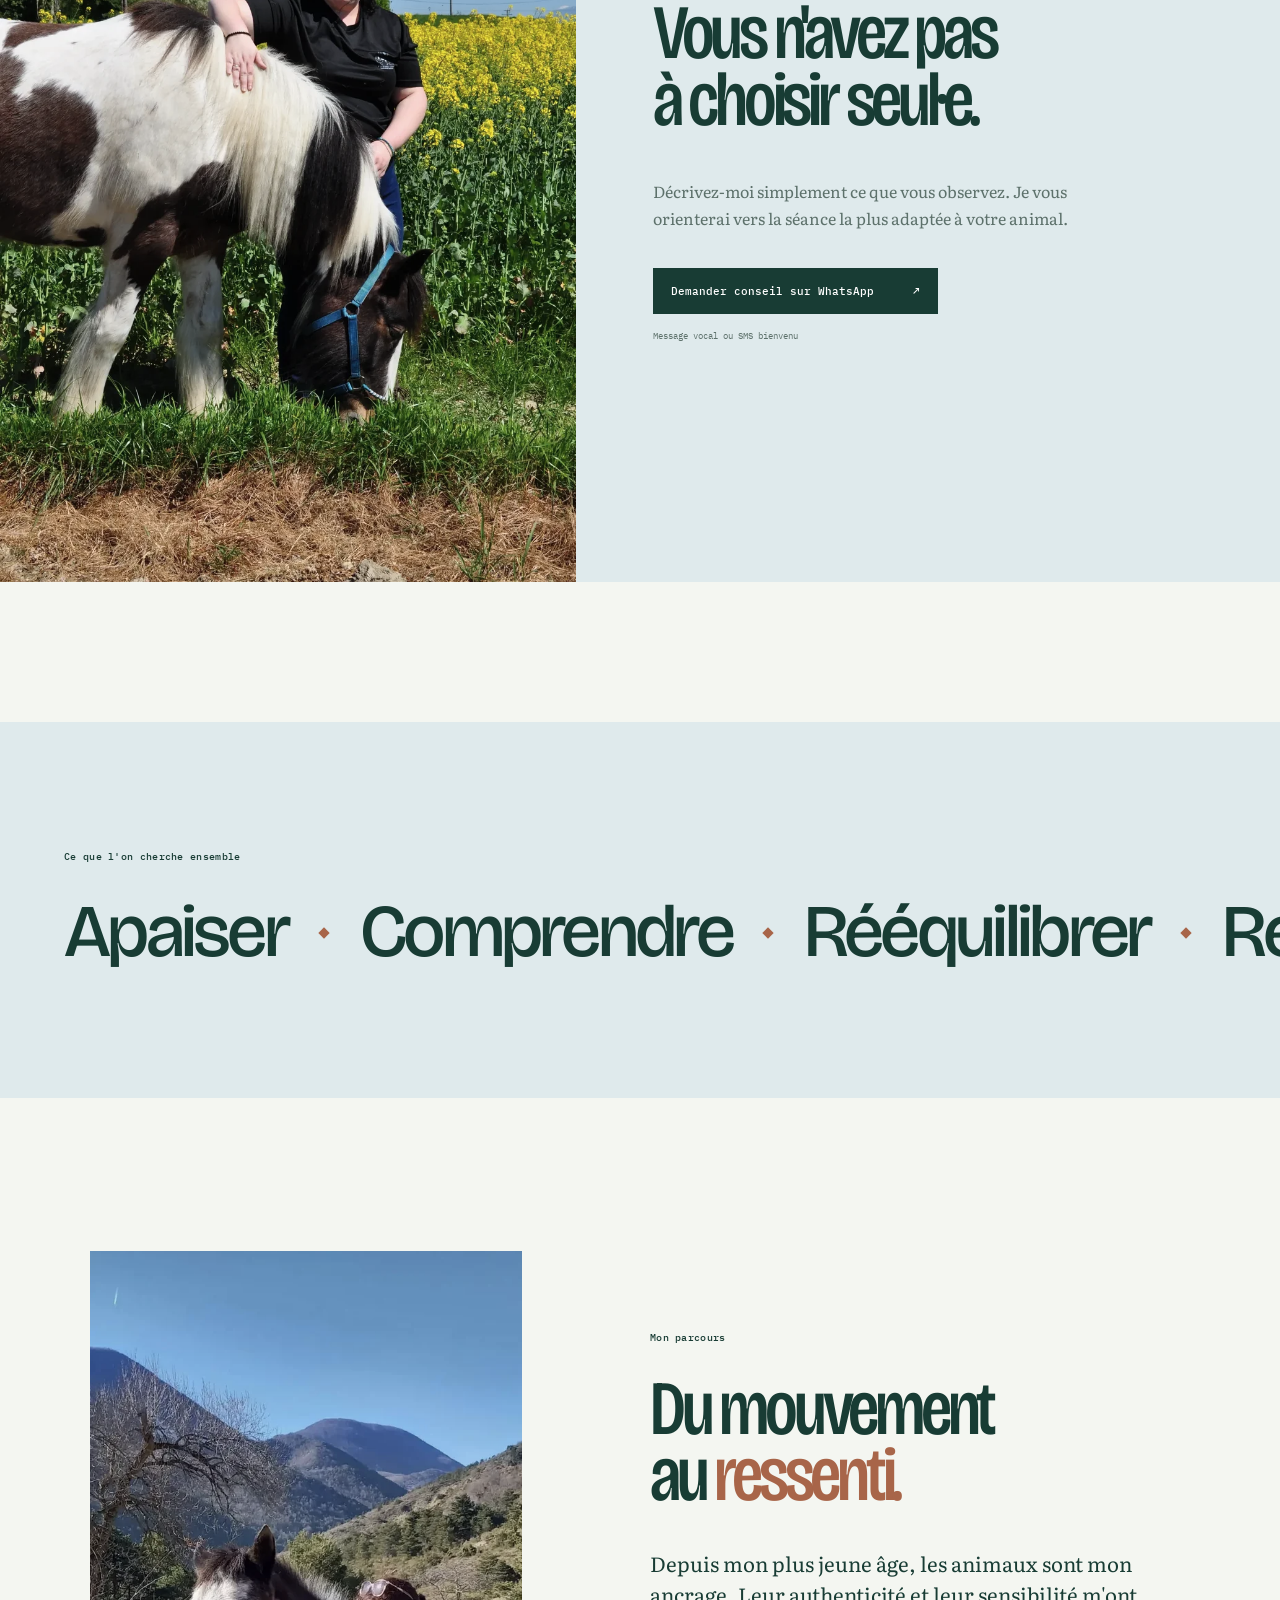
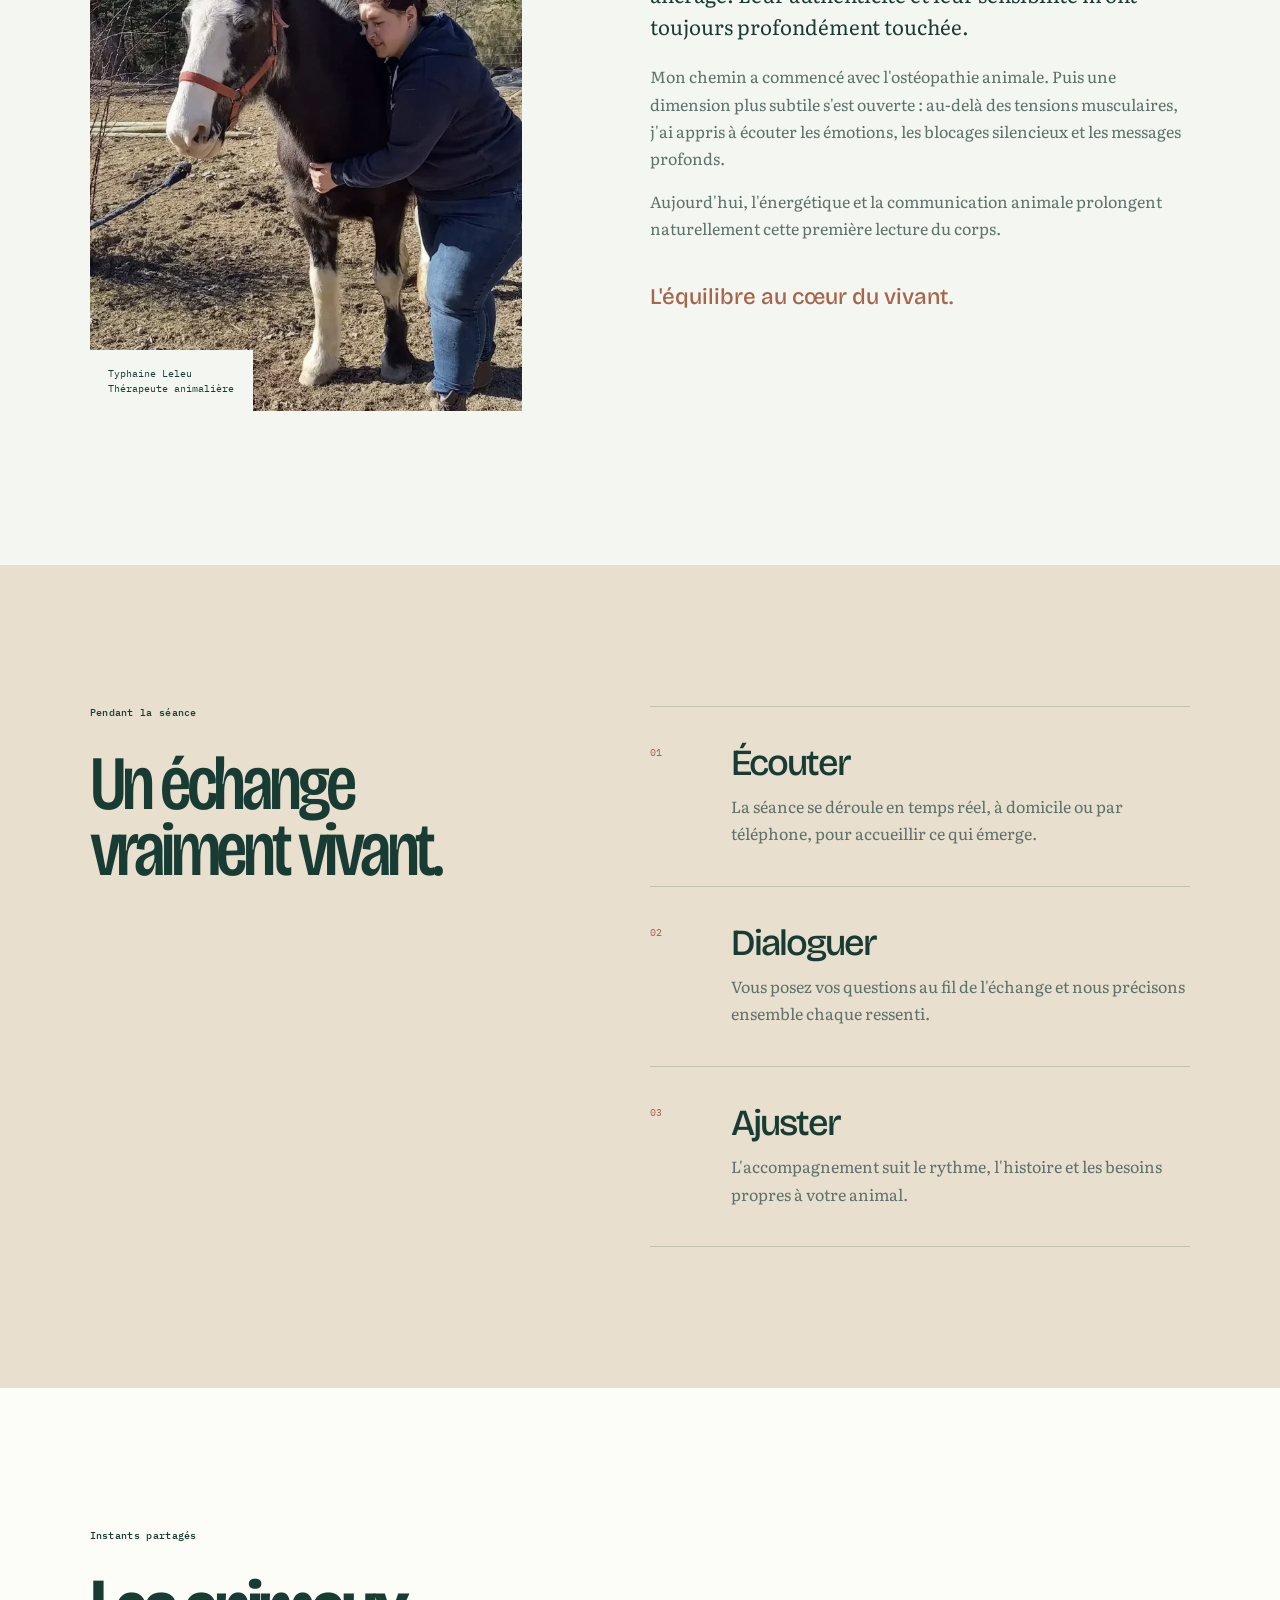
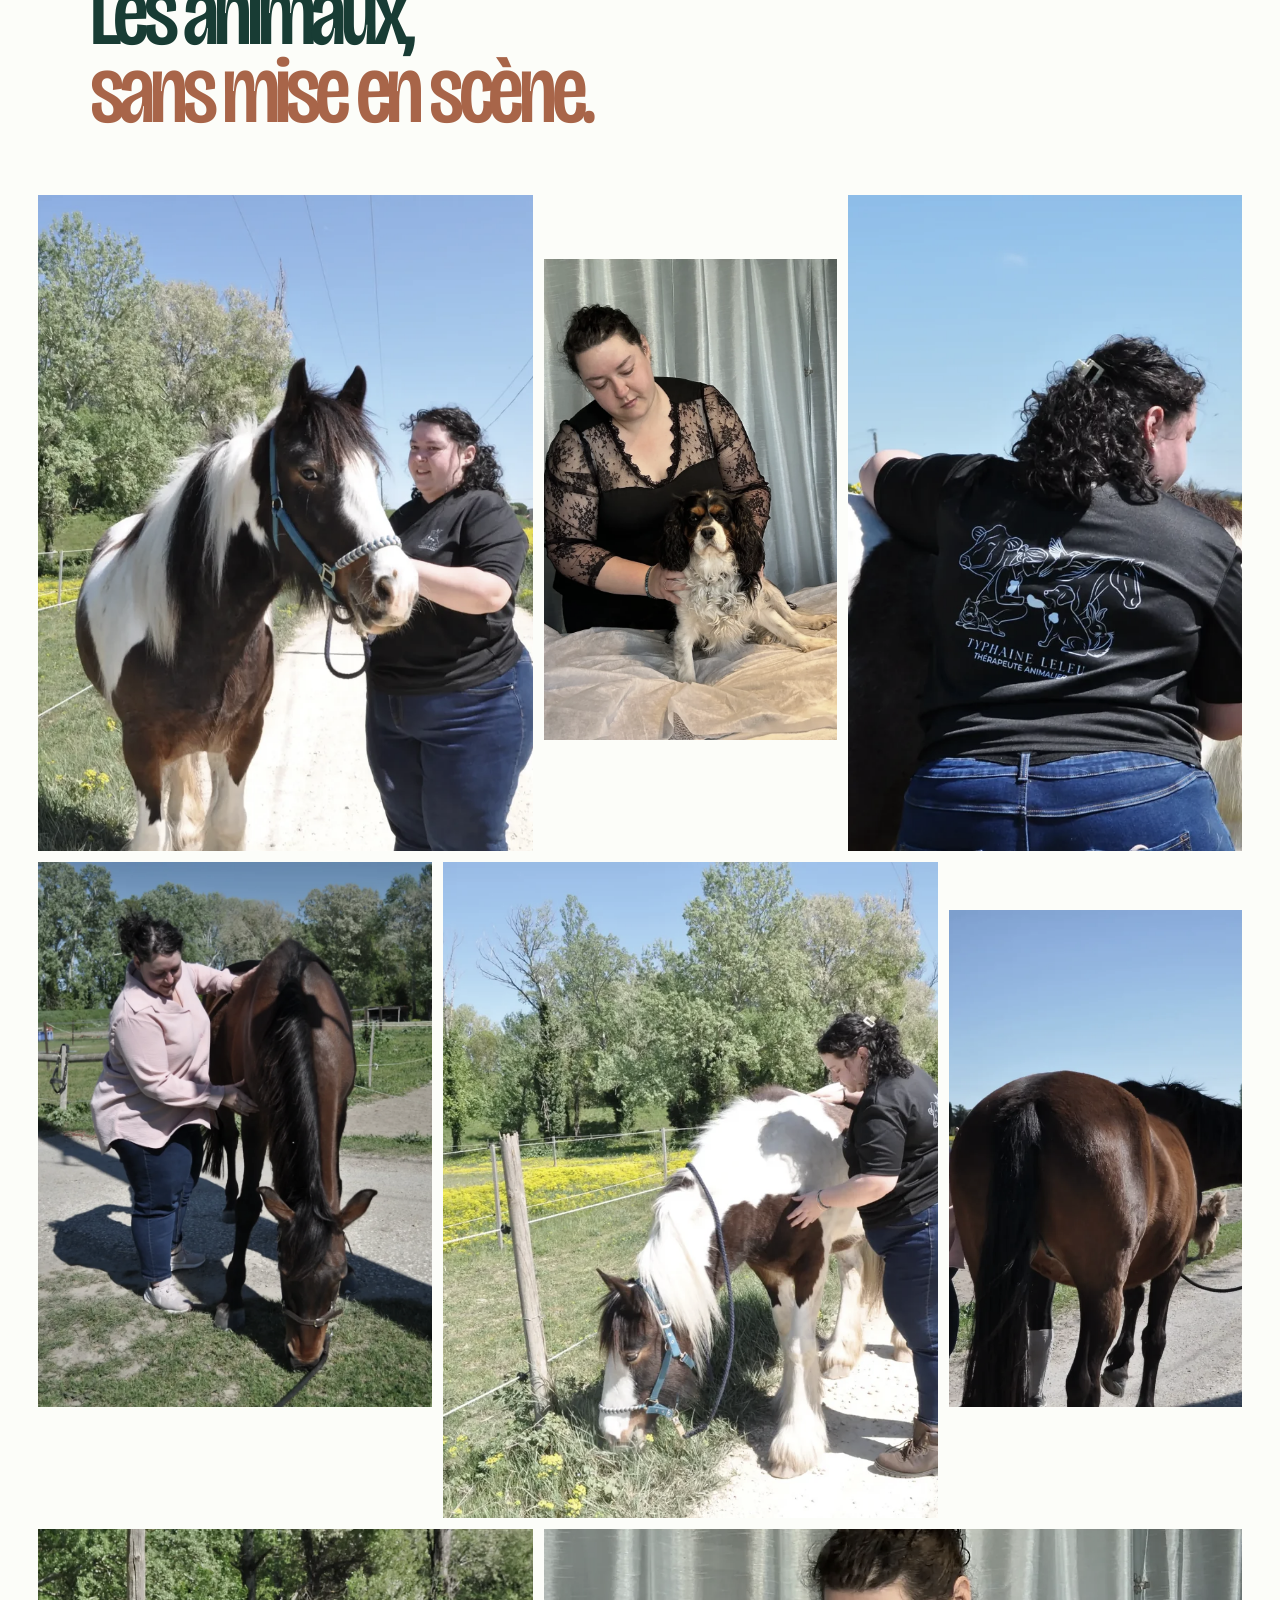
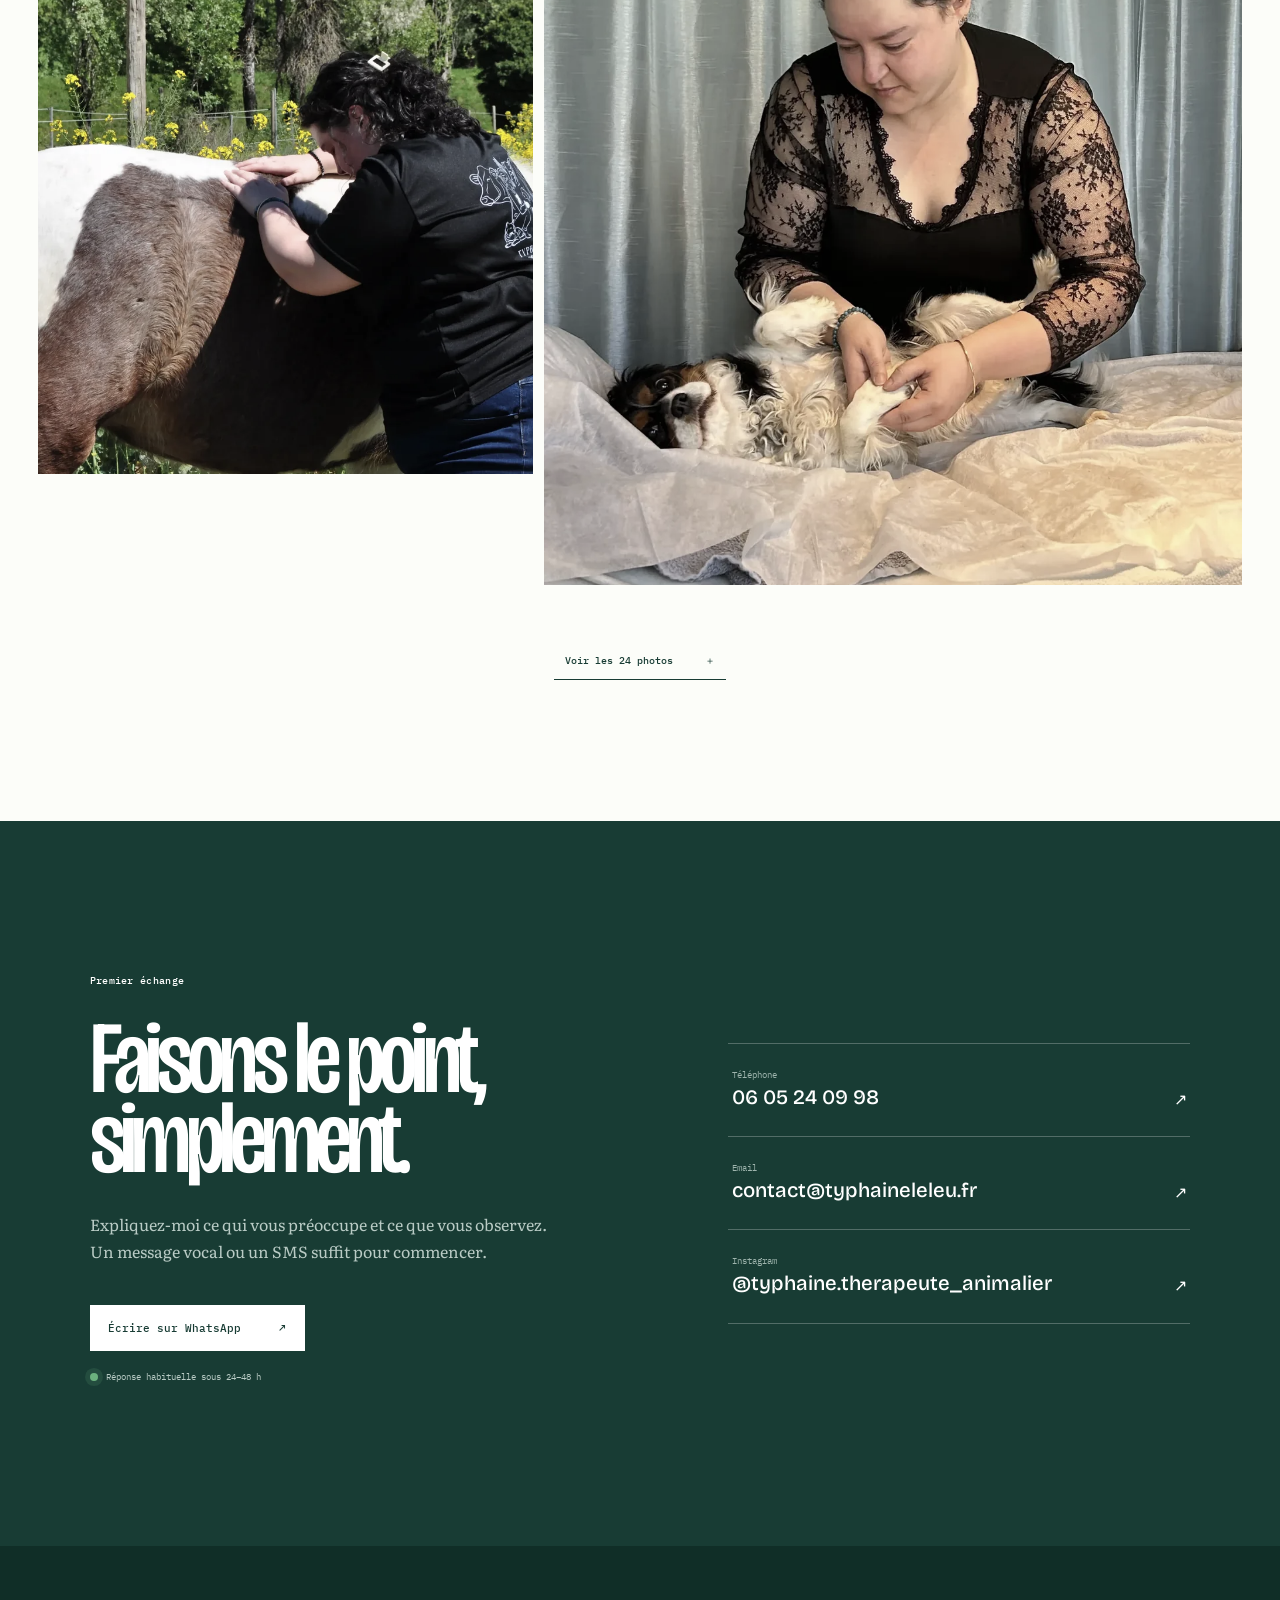
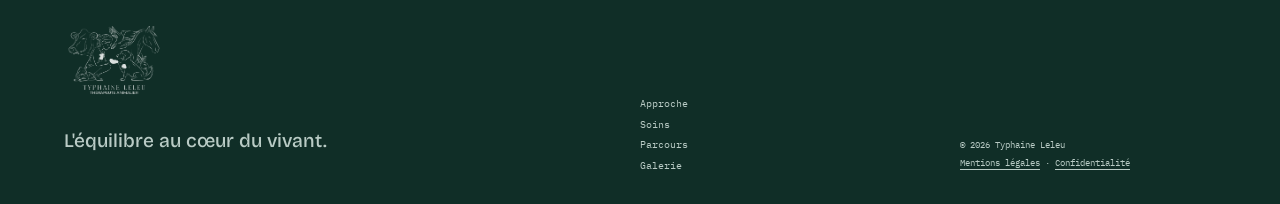
==== commit 621d9ae4: "Improve conversion and visual appeal" ====
--- a/index.html
+++ b/index.html
@@ -29,17 +29,18 @@
   <main id="main">
     <section class="hero">
       <div class="hero-copy reveal">
-        <p class="kicker">Communication animale · Soin énergétique</p>
-        <h1>Votre animal ne parle pas.<br><em>Il a pourtant tant à dire.</em></h1>
-        <p class="hero-intro">J'écoute ses émotions, ses besoins et ses ressentis pour l'aider à retrouver un équilibre physique, émotionnel et comportemental.</p>
-        <div class="hero-actions"><a class="button" href="#contact">Parler de votre animal <span>↗</span></a><a class="quiet-link" href="#approche">Comprendre l'approche</a></div>
+        <p class="kicker">Thérapeute animalière · Avignon &amp; à distance</p>
+        <h1>Mieux le comprendre.<br><em>Pour mieux l'aider.</em></h1>
+        <p class="hero-intro">Communication intuitive et soins énergétiques pour apaiser ses émotions, soutenir son corps et retrouver une relation plus sereine.</p>
+        <div class="hero-actions"><a class="button" href="#contact">Parler de votre animal <span>↗</span></a><a class="quiet-link" href="#soins">Voir les soins &amp; tarifs</a></div>
+        <p class="hero-reassurance"><span>Réponse sous 24–48 h</span><span>Sans engagement</span></p>
       </div>
       <figure class="hero-photo" id="hero-photo">
         <img class="hero-photo-base" src="assets/images/hero.webp" alt="Typhaine au contact d'un cheval">
         <img class="hero-photo-color" src="assets/images/hero.webp" alt="" aria-hidden="true">
         <figcaption><span>Zone d'écoute</span><b>Déplacez votre regard</b></figcaption>
       </figure>
-      <div class="availability"><i></i><span>À domicile</span><strong>PACA · Occitanie · Drôme</strong><span>À distance</span><strong>France &amp; international</strong></div>
+      <div class="availability"><i></i><span>J'accompagne</span><strong>Chiens · Chats · Chevaux · NAC</strong><span>Les séances</span><strong>À domicile ou à distance, en temps réel</strong></div>
     </section>
 
     <section class="statement" id="approche">
@@ -48,6 +49,17 @@
         <h2>Écouter ce qui<br>ne se dit pas.</h2>
         <div><p class="large-copy">Chaque comportement raconte quelque chose. Chaque tension porte une information. Mon rôle est de créer l'espace où l'animal peut être entendu dans toutes ses dimensions.</p><p>Deux pratiques complémentaires relient le corps, l'émotion et l'environnement de votre compagnon — avec douceur, présence et sans jamais forcer son rythme.</p></div>
       </div>
+    </section>
+
+    <section class="needs" aria-labelledby="needs-title">
+      <header class="needs-heading reveal"><p class="section-label">Quand consulter ?</p><h2 id="needs-title">Ce que votre animal vit<br>mérite d'être <em>entendu.</em></h2><p>Un changement soudain, une tension qui revient, une peur installée : la séance aide à comprendre ce qui se joue et à choisir un accompagnement adapté.</p></header>
+      <div class="needs-list">
+        <article class="need-item reveal"><span class="need-symbol">↯</span><div><p>Comportement</p><h3>Quelque chose a changé</h3><span>Réactivité, agressivité, destruction, malpropreté ou retrait inhabituel.</span></div></article>
+        <article class="need-item reveal"><span class="need-symbol">≈</span><div><p>Émotions</p><h3>Il semble inquiet ou fragilisé</h3><span>Stress, anxiété, hypersensibilité, peur profonde ou traumatisme.</span></div></article>
+        <article class="need-item reveal"><span class="need-symbol">↝</span><div><p>Transition</p><h3>Son quotidien évolue</h3><span>Déménagement, séparation, arrivée d'un animal ou accompagnement de fin de vie.</span></div></article>
+        <article class="need-item reveal"><span class="need-symbol">＋</span><div><p>Corps</p><h3>Il a besoin de soutien</h3><span>Tensions, inconfort, convalescence ou prévention avant qu'un blocage ne s'installe.</span></div></article>
+      </div>
+      <a class="needs-cta reveal" href="#contact"><span>Vous reconnaissez votre animal ?</span><strong>Parlons de ce qu'il traverse</strong><b>↗</b></a>
     </section>
 
     <section class="care" id="soins">
@@ -61,6 +73,11 @@
         <div class="care-copy"><p class="care-type">Le ressenti comme langage</p><h3>Communication intuitive</h3><p>Un échange en temps réel pour comprendre ses émotions, éclairer un comportement et renforcer la relation qui vous unit.</p><ul><li>Bilan émotionnel et énergétique</li><li>Comportement et traumatisme</li><li>Changement de vie</li><li>Relations et environnement</li></ul><div class="price"><strong>70 €</strong><span>Domicile –30 km ou distance<br>80 € au-delà de 30 km</span></div></div>
       </article>
       <p class="medical-note">Ces pratiques accompagnent le bien-être de l'animal. Elles ne remplacent jamais un avis, un diagnostic ou un suivi vétérinaire.</p>
+    </section>
+
+    <section class="choice-cta">
+      <div class="choice-photo"><img src="assets/images/gallery-15.webp" alt="Typhaine dans un moment de présence avec un cheval" loading="lazy"></div>
+      <div class="choice-copy reveal"><p class="section-label">Besoin d'être guidé·e ?</p><h2>Vous n'avez pas à choisir seul·e.</h2><p>Décrivez-moi simplement ce que vous observez. Je vous orienterai vers la séance la plus adaptée à votre animal.</p><a class="button" href="https://wa.me/33605240998" target="_blank" rel="noopener">Demander conseil sur WhatsApp <span>↗</span></a><small>Message vocal ou SMS bienvenu</small></div>
     </section>
 
     <section class="benefits">
@@ -85,10 +102,12 @@
     </section>
 
     <section class="contact" id="contact">
-      <div class="contact-copy reveal"><p class="section-label">Premier échange</p><h2>Parlons de<br>votre animal.</h2><p>Un message vocal ou un SMS suffit pour commencer. Je vous réponds dans les meilleurs délais.</p><a class="button button-light" href="https://wa.me/33605240998" target="_blank" rel="noopener">Écrire sur WhatsApp <span>↗</span></a></div>
+      <div class="contact-copy reveal"><p class="section-label">Premier échange</p><h2>Faisons le point,<br>simplement.</h2><p>Expliquez-moi ce qui vous préoccupe et ce que vous observez. Un message vocal ou un SMS suffit pour commencer.</p><a class="button button-light" href="https://wa.me/33605240998" target="_blank" rel="noopener">Écrire sur WhatsApp <span>↗</span></a><p class="response-time"><i></i> Réponse habituelle sous 24–48 h</p></div>
       <div class="contact-list reveal"><a href="tel:+33605240998"><span>Téléphone</span><strong>06&nbsp;05&nbsp;24&nbsp;09&nbsp;98</strong><b>↗</b></a><a href="mailto:contact@typhaineleleu.fr"><span>Email</span><strong>contact@typhaineleleu.fr</strong><b>↗</b></a><a href="https://www.instagram.com/typhaine.therapeute_animalier/" target="_blank" rel="noopener"><span>Instagram</span><strong>@typhaine.therapeute_animalier</strong><b>↗</b></a></div>
     </section>
   </main>
+
+  <a class="floating-contact" href="https://wa.me/33605240998" target="_blank" rel="noopener" aria-label="Contacter Typhaine sur WhatsApp"><i></i><span>Une question ?</span><strong>WhatsApp</strong></a>
 
   <footer><div><img src="assets/images/brand-mark.png" alt=""><p>L'équilibre au cœur du vivant.</p></div><nav aria-label="Navigation secondaire"><a href="#approche">Approche</a><a href="#soins">Soins</a><a href="#parcours">Parcours</a><a href="#galerie">Galerie</a></nav><p class="legal">© 2026 Typhaine Leleu<br><a href="https://typhaineleleu.fr/mentions-legales/">Mentions légales</a> · <a href="https://typhaineleleu.fr/politique-de-confidentialite/">Confidentialité</a></p></footer>
 
--- a/style.css
+++ b/style.css
@@ -14,3 +14,14 @@
 @media(max-width:950px){.site-header{height:78px}.brand img{width:155px}.menu-toggle{display:block;width:42px;height:42px}.menu-toggle span{display:block;width:24px;height:1px;background:currentColor;margin:7px auto}.site-header nav{display:none;position:fixed;inset:0;background:var(--paper);flex-direction:column;justify-content:center;font:500 1.8rem var(--display)}.site-header nav.open{display:flex}.hero{grid-template-columns:1fr;grid-template-rows:auto 620px auto}.hero-copy{padding-top:7rem;padding-bottom:6rem}.hero-photo{min-height:620px}.availability{grid-template-columns:10px auto 1fr}.availability span:nth-of-type(2),.availability strong:nth-of-type(2){display:none}.statement-grid,.about,.process,.contact{grid-template-columns:1fr}.statement-grid>div{padding-top:0}.care-row{grid-template-columns:1fr}.care-row-light .care-image{order:0}.care-image{min-height:540px}.process header{position:static}.benefit-list{overflow:hidden;justify-content:flex-start}.about-photo img{height:700px}.gallery-grid{grid-template-columns:repeat(2,1fr);grid-auto-rows:300px}.gallery-item,.gallery-item:nth-child(n){grid-column:span 1!important;grid-row:span 1!important;margin-top:0!important}footer{grid-template-columns:1fr 1fr}footer>div{grid-column:1/-1}}
 @media(max-width:560px){.hero{grid-template-rows:auto 470px auto}.hero-copy{padding:5.5rem 1.2rem 4rem}.hero h1{font-size:3.8rem}.hero-actions{align-items:flex-start;flex-direction:column}.hero-photo{min-height:470px}.hero-photo-color{clip-path:circle(85px at var(--x) var(--y))}.hero-photo:after{width:170px;height:170px}.hero-photo figcaption{display:none}.availability{font-size:.52rem}.statement,.about{padding-left:1.2rem;padding-right:1.2rem}.statement h2,.care h2,.about h2,.process h2,.gallery h2,.contact h2{font-size:3.6rem}.care-heading{display:block}.care-row{min-height:0}.care-image{min-height:390px}.care-copy{padding:2.5rem 1.3rem;min-height:570px}.care h3{font-size:3.5rem}.benefit-list span{font-size:2.7rem}.about-photo img{height:540px}.process,.contact{padding-left:1.2rem;padding-right:1.2rem}.gallery-grid{grid-template-columns:1fr;grid-auto-rows:410px}.gallery-grid.expanded .gallery-item:nth-child(n){grid-column:span 1!important}.contact-list strong{font-size:1rem}footer{grid-template-columns:1fr;padding-left:1.2rem;padding-right:1.2rem}footer>div{grid-column:auto}}
 @media(prefers-reduced-motion:reduce){*{scroll-behavior:auto!important}.reveal{opacity:1;transform:none;transition:none}.hero-photo-color,.hero-photo:after,.care-image img,.gallery-item img{transition:none}}
+
+/* Conversion pass */
+.hero-copy{position:relative;background:radial-gradient(circle at 12% 16%,rgba(190,209,199,.42),transparent 29%),linear-gradient(135deg,rgba(255,255,255,.5),transparent 55%)}
+.hero-copy:after{content:'ÉCOUTER';position:absolute;left:-.05em;bottom:-.16em;font:700 clamp(5rem,11vw,13rem)/1 var(--display);letter-spacing:-.07em;color:rgba(24,60,52,.035);pointer-events:none;white-space:nowrap}
+.hero-copy>*{position:relative;z-index:1}.hero-reassurance{display:flex;gap:1.5rem;margin:1.6rem 0 0;font:400 .58rem var(--mono);color:var(--muted)}.hero-reassurance span{display:flex;align-items:center;gap:.45rem}.hero-reassurance span:before{content:'✓';color:#578f6d;font-weight:500}
+.needs{max-width:1500px;margin:0 auto;padding:0 clamp(1.2rem,7vw,8rem) clamp(8rem,12vw,13rem)}.needs-heading{display:grid;grid-template-columns:.55fr 1.35fr .75fr;gap:5vw;align-items:end;margin-bottom:4.5rem}.needs-heading .section-label{align-self:start}.needs h2,.choice-cta h2{font:500 clamp(3.5rem,6vw,6.8rem)/.88 var(--display);letter-spacing:-.055em;margin:0;font-variation-settings:'wdth' 82;text-wrap:balance}.needs h2 em{font-style:normal;color:var(--terracotta)}.needs-heading>p:last-child{color:var(--muted);margin:0}.needs-list{border-top:1px solid var(--line)}.need-item{display:grid;grid-template-columns:80px 1fr;border-bottom:1px solid var(--line);padding:2rem 0;transition:padding .3s var(--ease),background .3s}.need-item:hover{padding-left:1.2rem;padding-right:1.2rem;background:rgba(190,209,199,.24)}.need-symbol{font:400 1.8rem var(--display);color:var(--terracotta)}.need-item>div{display:grid;grid-template-columns:.5fr 1fr 1fr;gap:3vw;align-items:center}.need-item p{font:500 .6rem var(--mono);color:var(--terracotta);margin:0}.need-item h3{font:500 clamp(1.4rem,2.2vw,2.2rem)/1.05 var(--display);letter-spacing:-.035em;margin:0}.need-item div>span{font-size:.82rem;color:var(--muted)}.needs-cta{display:grid;grid-template-columns:1fr auto 40px;align-items:center;gap:1rem;background:var(--terracotta);color:white;margin-top:1.3rem;padding:1.25rem 1.5rem;transition:background .25s,transform .25s}.needs-cta:hover{background:var(--ink);transform:translateY(-2px)}.needs-cta span{font:400 .6rem var(--mono);opacity:.76}.needs-cta strong{font:500 1rem var(--display)}.needs-cta b{font-weight:400;text-align:right}
+.choice-cta{max-width:1460px;margin:0 auto clamp(7rem,11vw,12rem);display:grid;grid-template-columns:.9fr 1.1fr;min-height:620px;background:var(--sky);overflow:hidden}.choice-photo{min-height:560px;overflow:hidden}.choice-photo img{width:100%;height:100%;object-fit:cover;object-position:center 35%;filter:saturate(.78);transition:transform .8s var(--ease)}.choice-cta:hover .choice-photo img{transform:scale(1.025)}.choice-copy{padding:clamp(3rem,6vw,7rem);display:flex;flex-direction:column;justify-content:center}.choice-copy h2{margin-bottom:1.7rem}.choice-copy>p:not(.section-label){color:var(--muted);max-width:52ch}.choice-copy .button{align-self:flex-start;margin-top:1.2rem}.choice-copy small{font:400 .57rem var(--mono);color:var(--muted);margin-top:1rem}
+.response-time{font:400 .58rem var(--mono)!important;margin-top:1.2rem!important;display:flex;align-items:center;gap:.55rem}.response-time i,.floating-contact i{width:8px;height:8px;border-radius:50%;background:#6bb17e;box-shadow:0 0 0 5px rgba(107,177,126,.14)}.floating-contact{position:fixed;z-index:25;right:1.2rem;bottom:1.2rem;display:grid;grid-template-columns:10px auto;column-gap:.7rem;background:#fff;color:var(--ink);padding:.8rem 1rem;box-shadow:0 12px 38px rgba(11,42,35,.2);transition:transform .25s,box-shadow .25s}.floating-contact:hover{transform:translateY(-3px);box-shadow:0 16px 45px rgba(11,42,35,.26)}.floating-contact i{grid-row:1/3;align-self:center}.floating-contact span{font:400 .52rem var(--mono);color:var(--muted)}.floating-contact strong{font:600 .72rem var(--display)}
+@media(max-width:950px){.needs-heading{grid-template-columns:1fr}.needs-heading .section-label{margin-bottom:0}.need-item>div{grid-template-columns:.55fr 1fr 1fr}.choice-cta{margin-left:1.2rem;margin-right:1.2rem;grid-template-columns:1fr}.choice-photo{min-height:500px}.hero-copy:after{bottom:-.08em}}
+@media(max-width:560px){.hero-reassurance{flex-wrap:wrap;gap:.6rem 1rem}.availability{grid-template-columns:10px auto 1fr}.availability span:nth-of-type(2),.availability strong:nth-of-type(2){display:none}.needs{padding-left:1.2rem;padding-right:1.2rem}.needs-heading{margin-bottom:2.8rem}.needs h2,.choice-cta h2{font-size:3.4rem}.need-item{grid-template-columns:44px 1fr;padding:1.6rem 0}.need-item>div{grid-template-columns:1fr;gap:.35rem}.need-item div>span{font-size:.76rem}.needs-cta{grid-template-columns:1fr 30px}.needs-cta span{display:none}.choice-cta{margin-bottom:7rem}.choice-photo{min-height:390px}.choice-copy{padding:3.2rem 1.3rem}.choice-copy .button{width:100%}.floating-contact{left:1rem;right:1rem;bottom:.8rem;grid-template-columns:10px 1fr auto;align-items:center}.floating-contact i{grid-row:auto}.floating-contact span{font-size:.55rem}.floating-contact strong{font-size:.72rem}}
+@media(prefers-reduced-motion:reduce){.need-item,.needs-cta,.choice-photo img,.floating-contact{transition:none}}
